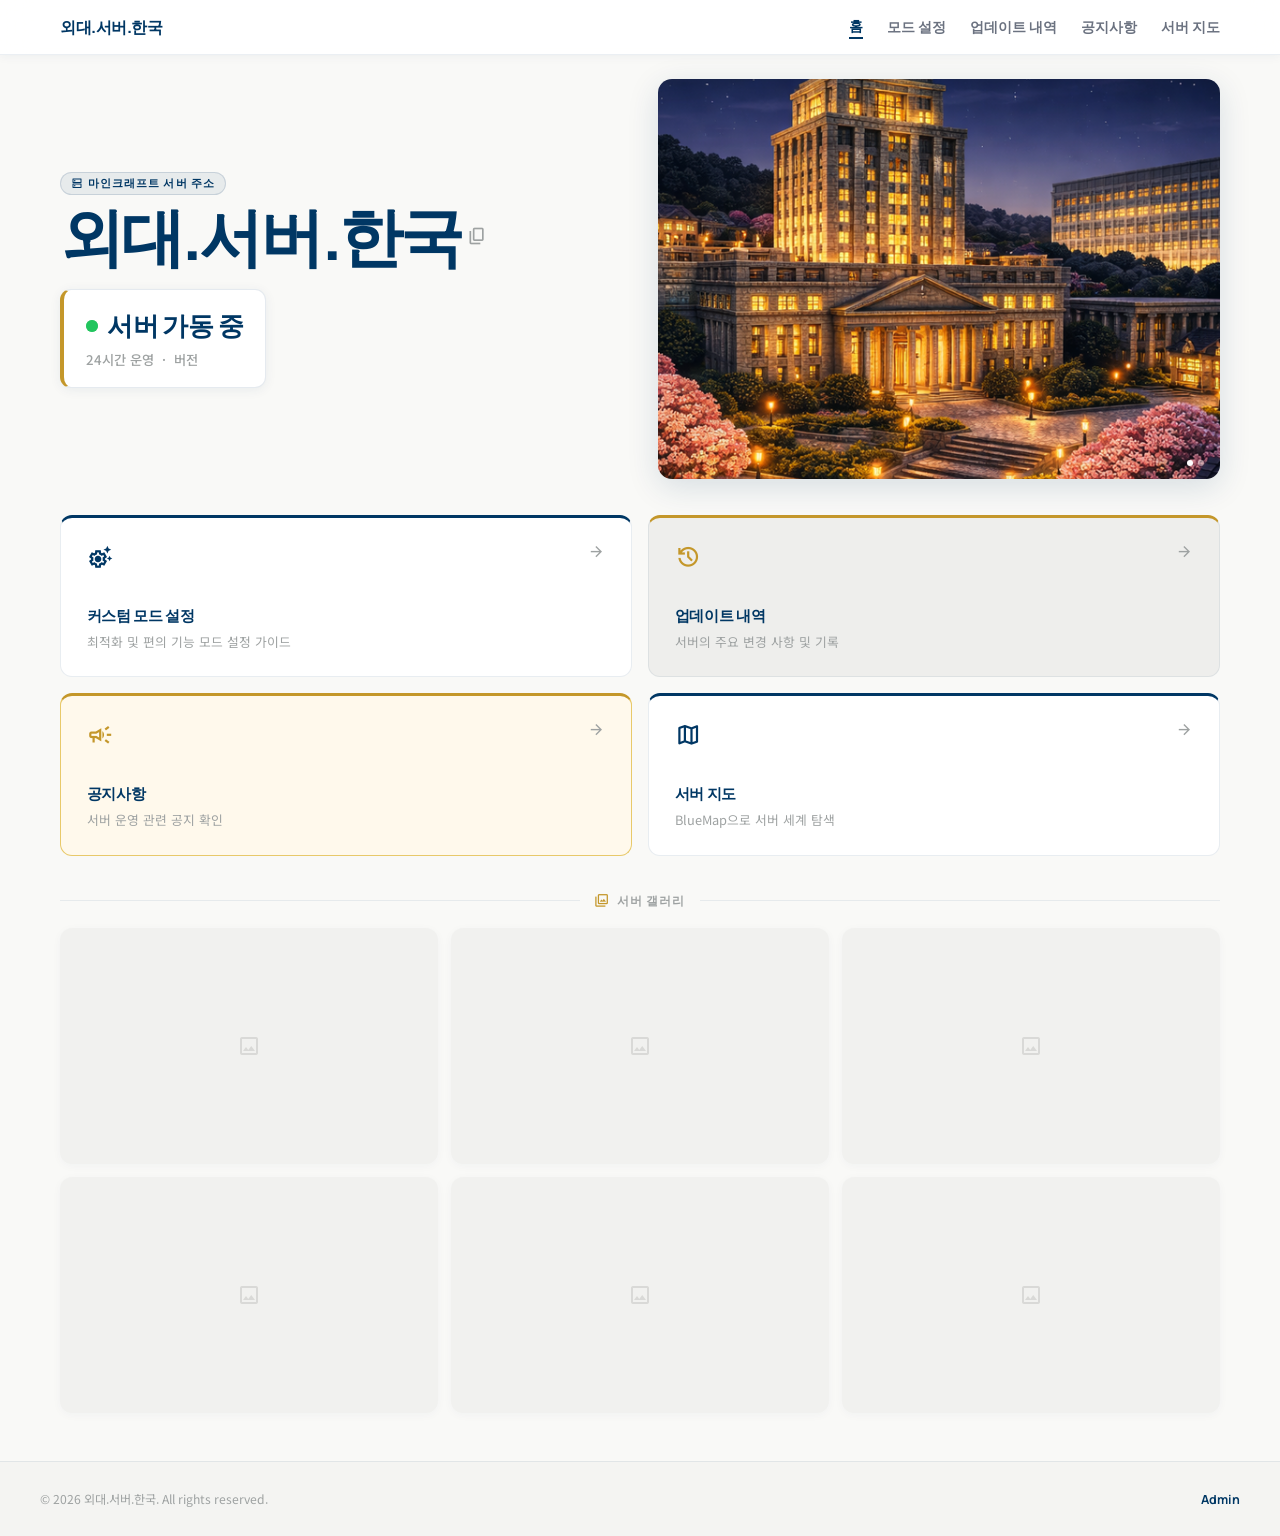
==== index.html @ f660b670 "Add files via upload" ====
<!DOCTYPE html>
<html lang="ko">
<head>
<meta charset="utf-8"/>
<meta content="width=device-width, initial-scale=1.0" name="viewport"/>
<title>외대.서버.한국 - HUFS Minecraft Server</title>
<script src="https://cdn.tailwindcss.com?plugins=forms,container-queries"></script>
<link href="https://fonts.googleapis.com/css2?family=Manrope:wght@400;700;800;900&family=Noto+Sans+KR:wght@400;500;700;900&display=swap" rel="stylesheet"/>
<link href="https://fonts.googleapis.com/css2?family=Material+Symbols+Outlined:wght,FILL@400,0&display=swap" rel="stylesheet"/>
<script src="https://cdn.jsdelivr.net/npm/@supabase/supabase-js@2"></script>
<style>
* { box-sizing: border-box; }
body { font-family: 'Noto Sans KR', sans-serif; background: #F9F9F7; margin: 0; }
.msym { font-family: 'Material Symbols Outlined'; font-variation-settings: 'FILL' 0, 'wght' 400, 'GRAD' 0, 'opsz' 24; vertical-align: middle; font-style: normal; line-height: 1; display: inline-block; }

@keyframes ping { 75%,100%{transform:scale(2);opacity:0} }
.do-ping { animation: ping 1.2s cubic-bezier(0,0,0.2,1) infinite; }
@keyframes slideDown { from{opacity:0;transform:translateY(-10px)} to{opacity:1;transform:translateY(0)} }
@keyframes fadeUp { from{opacity:0;transform:translateY(14px)} to{opacity:1;transform:translateY(0)} }
.fade-up { animation: fadeUp 0.45s both; }

.card-lift { transition: box-shadow .18s, transform .18s; }
.card-lift:hover { transform: translateY(-2px); box-shadow: 0 6px 24px rgba(0,55,100,.10); }
.arr { transition: transform .18s; }
.cta:hover .arr { transform: translateX(4px); }

/* copy title */
.copy-wrap { cursor:pointer; display:inline-flex; align-items:center; gap:.4rem; }
.copy-wrap:hover .copy-title { color:#C4972A; }
.copy-title { transition: color .15s; }
.copy-ic { color:#9EA2A2; font-size:1.25rem !important; transition:color .15s,transform .15s; }
.copy-wrap:hover .copy-ic { color:#C4972A; transform:scale(1.15); }

/* notice */
#notice-wrap { display:none; }
.notice-bar { display:flex;align-items:center;gap:.65rem;background:#FFF9EC;border:1px solid #E8C96A;border-left:4px solid #C4972A;border-radius:10px;padding:.7rem 1rem;font-size:.84rem;color:#6B4A00;line-height:1.5;animation:slideDown .35s both;text-decoration:none;transition:background .15s,box-shadow .15s; }
.notice-bar:hover { background:#FFF3D6;box-shadow:0 2px 12px rgba(196,151,42,.18); }
.notice-link-hint { font-size:.72rem;font-weight:800;color:#C4972A;white-space:nowrap;display:inline-flex;align-items:center;gap:2px;flex-shrink:0;background:rgba(196,151,42,.12);padding:3px 8px;border-radius:6px;letter-spacing:.01em; }

/* discord */
#discord-chip { display:none; margin-top:.8rem; }
.dc-link { display:inline-flex;align-items:center;gap:.5rem;background:#EEF0FE;border:1px solid rgba(88,101,242,.22);border-radius:8px;padding:.48rem .9rem;font-size:.8rem;font-weight:700;color:#404EED;text-decoration:none;transition:background .15s; }
.dc-link:hover { background:#E3E6FC; }

/* gallery */
.gallery-grid { display:grid;grid-template-columns:repeat(3,1fr);gap:.85rem; }
.g-item { position:relative;border-radius:12px;overflow:hidden;background:#EAEAE8;aspect-ratio:16/10;box-shadow:0 2px 10px rgba(0,55,100,.07);transition:transform .2s,box-shadow .2s;cursor:pointer; }
.g-item:hover { transform:scale(1.025);box-shadow:0 8px 26px rgba(0,55,100,.16); }
.g-item img { width:100%;height:100%;object-fit:cover;display:block; }
.g-empty { cursor:default;opacity:.5; }
.g-empty:hover { transform:none;box-shadow:0 2px 10px rgba(0,55,100,.07); }
.g-ph { width:100%;height:100%;display:flex;align-items:center;justify-content:center;color:#BBBBB8; }

/* lightbox */
#lb { display:none;position:fixed;inset:0;z-index:500;background:rgba(0,0,0,.88);align-items:center;justify-content:center;padding:1rem; }
#lb.open { display:flex; }
#lb img { max-width:min(92vw,1100px);max-height:86vh;border-radius:10px;object-fit:contain; }
#lb-x { position:absolute;top:1rem;right:1rem;background:rgba(255,255,255,.14);border:none;border-radius:50%;width:40px;height:40px;cursor:pointer;display:flex;align-items:center;justify-content:center;color:#fff;transition:background .15s; }
#lb-x:hover { background:rgba(255,255,255,.24); }

/* toast */
#toast { position:fixed;bottom:1.5rem;left:50%;transform:translateX(-50%) translateY(8px);background:#003764;color:#fff;font-family:'Manrope',sans-serif;font-weight:700;font-size:.8rem;padding:.5rem 1.1rem;border-radius:99px;opacity:0;transition:opacity .25s,transform .25s;pointer-events:none;z-index:999;display:flex;align-items:center;gap:5px;white-space:nowrap; }
#toast.show { opacity:1;transform:translateX(-50%) translateY(0); }

nav { background:rgba(255,255,255,.9);backdrop-filter:blur(16px);-webkit-backdrop-filter:blur(16px);border-bottom:1px solid rgba(0,55,100,.08);position:sticky;top:0;z-index:100;box-shadow:0 1px 10px rgba(0,55,100,.06); }
.nav-i { max-width:1200px;margin:0 auto;padding:0 1.25rem;display:flex;justify-content:space-between;align-items:center;height:54px; }
.nav-links { display:flex;gap:1.5rem;align-items:center; }
.nl { font-family:'Manrope',sans-serif;font-weight:700;font-size:.875rem;text-decoration:none;transition:color .15s; }
.nl-act { color:#003764;border-bottom:2px solid #003764;padding-bottom:1px; }
.nl-def { color:#6b7280; }
.nl-def:hover { color:#003764; }

.hero-grid { display:grid;grid-template-columns:1fr 1fr;gap:2.25rem;align-items:center; }
.carousel-wrap { position:relative;border-radius:14px;overflow:hidden;box-shadow:0 8px 32px rgba(0,55,100,.14);height:400px; }

@media(max-width:860px){
  .hero-grid { grid-template-columns:1fr; gap:1.5rem; }
  .carousel-wrap { height:230px; border-radius:10px; }
  .gallery-grid { grid-template-columns:repeat(2,1fr); gap:.65rem; }
  .g-item { border-radius:9px; }
  .cta-grid { grid-template-columns:1fr 1fr !important; }
}
@media(max-width:540px){
  .nav-links .nl-def { display:none; }
  .hero-grid { gap:1.25rem; }
  .carousel-wrap { height:190px; }
  .cta-grid { grid-template-columns:1fr 1fr !important; }
  .gallery-grid { grid-template-columns:repeat(2,1fr); gap:.5rem; }
  main { padding:1rem !important; gap:1.75rem !important; }
  #notice-wrap { padding:0 !important; }
  .copy-title { font-size:clamp(1.8rem,9vw,2.8rem) !important; }
  /* 상태박스 전체 너비 */
  .status-box-wrap { align-self:stretch !important; }
  .status-box-wrap > div { width:100% !important; }
  /* 디스코드 칩 */
  .dc-link { font-size:.76rem !important; }
  /* 공지 바 모바일 */
  .notice-bar { padding:.6rem .85rem !important; font-size:.8rem !important; }
  .notice-link-hint { display:none !important; }
  /* CTA 카드 모바일 */
  .cta-grid a { padding:1.2rem !important; }
  .cta-grid a h3 { font-size:.85rem !important; }
  .cta-grid a p { font-size:.72rem !important; }
  .cta-grid a .msym:first-child { font-size:1.35rem !important; }
  .cta-grid a > div { margin-bottom:1.4rem !important; }
}
</style>
</head>
<body>

<nav>
  <div class="nav-i">
    <a href="index.html" style="font-family:'Manrope',sans-serif;font-weight:900;font-size:1rem;color:#003764;text-decoration:none;letter-spacing:-.03em;flex-shrink:0;">외대.서버.한국</a>
    <div class="nav-links">
      <a href="index.html"     class="nl nl-act">홈</a>
      <a href="mod-setup.html" class="nl nl-def">모드 설정</a>
      <a href="updates.html"   class="nl nl-def">업데이트 내역</a>
      <a href="notices.html"   class="nl nl-def">공지사항</a>
      <a href="map.html"       class="nl nl-def">서버 지도</a>
    </div>
  </div>
</nav>

<!-- 공지 -->
<div id="notice-wrap" style="max-width:1200px;margin:0 auto;padding:0 1.25rem;">
  <div id="notice-inner"></div>
</div>

<main style="max-width:1200px;margin:0 auto;padding:1.5rem 1.25rem 3rem;display:flex;flex-direction:column;gap:2.25rem;">

  <!-- 히어로 -->
  <section class="hero-grid">
    <div style="display:flex;flex-direction:column;">
      <div style="margin-bottom:.65rem;">
        <span style="display:inline-flex;align-items:center;gap:4px;background:rgba(0,55,100,.07);border:1px solid rgba(0,55,100,.14);color:#003764;font-size:.66rem;font-weight:800;padding:3px 10px;border-radius:99px;letter-spacing:.1em;text-transform:uppercase;font-family:'Manrope',sans-serif;">
          <i class="msym" style="font-size:12px;">dns</i> 마인크래프트 서버 주소
        </span>
      </div>

      <div class="copy-wrap" onclick="copyAddr()" title="클릭하여 복사">
        <h1 class="copy-title" style="font-family:'Manrope',sans-serif;font-weight:900;font-size:clamp(2.2rem,5vw,4.3rem);color:#003764;line-height:.96;letter-spacing:-.045em;margin:0 0 1.4rem;user-select:none;">외대.서버.한국</h1>
        <i class="msym copy-ic" style="margin-bottom:1.4rem;">content_copy</i>
      </div>

      <!-- 상태박스 -->
      <div style="display:inline-flex;flex-direction:column;gap:.4rem;background:#fff;border:1px solid rgba(0,55,100,.10);border-left:4px solid #C4972A;border-radius:11px;padding:1.1rem 1.4rem;box-shadow:0 2px 12px rgba(0,55,100,.07);align-self:flex-start;">
        <div style="display:flex;align-items:center;gap:9px;">
          <span style="position:relative;display:inline-flex;width:12px;height:12px;flex-shrink:0;">
            <span id="p-on"  class="do-ping" style="position:absolute;inset:0;border-radius:50%;background:#22c55e;opacity:.7;"></span>
            <span id="c-on"               style="position:relative;z-index:1;border-radius:50%;width:12px;height:12px;background:#22c55e;"></span>
            <span id="p-off" class="do-ping" style="position:absolute;inset:0;border-radius:50%;background:#ef4444;opacity:.7;display:none;"></span>
            <span id="c-off"               style="position:relative;z-index:1;border-radius:50%;width:12px;height:12px;background:#ef4444;display:none;"></span>
          </span>
          <span id="st-text" style="font-family:'Manrope',sans-serif;font-weight:800;font-size:clamp(1rem,3vw,1.6rem);color:#003764;letter-spacing:-.025em;text-transform:uppercase;">서버 가동 중</span>
        </div>
        <p style="color:#9EA2A2;font-size:.83rem;font-weight:500;margin:0;">24시간 운영 &nbsp;·&nbsp; 버전 <span id="st-ver" style="color:#003764;font-weight:800;visibility:hidden;">—</span></p>
      </div>

      <!-- 디스코드 -->
      <div id="discord-chip">
        <a id="dc-link" href="#" target="_blank" rel="noopener" class="dc-link">
          <svg width="14" height="14" viewBox="0 0 127.14 96.36" fill="#5865F2"><path d="M107.7,8.07A105.15,105.15,0,0,0,81.47,0a72.06,72.06,0,0,0-3.36,6.83A97.68,97.68,0,0,0,49,6.83,72.37,72.37,0,0,0,45.64,0,105.89,105.89,0,0,0,19.39,8.09C2.79,32.65-1.71,56.6.54,80.21h0A105.73,105.73,0,0,0,32.71,96.36,77.7,77.7,0,0,0,39.6,85.25a68.42,68.42,0,0,1-10.85-5.18c.91-.66,1.8-1.34,2.66-2a75.57,75.57,0,0,0,64.32,0c.87.71,1.76,1.39,2.66,2a68.68,68.68,0,0,1-10.87,5.19,77,77,0,0,0,6.89,11.1A105.25,105.25,0,0,0,126.6,80.22h0C129.24,52.84,122.09,29.11,107.7,8.07ZM42.45,65.69C36.18,65.69,31,60,31,53s5-12.74,11.43-12.74S54,46,53.89,53,48.84,65.69,42.45,65.69Zm42.24,0C78.41,65.69,73.25,60,73.25,53s5-12.74,11.44-12.74S96.23,46,96.12,53,91.08,65.69,84.69,65.69Z"/></svg>
          디스코드 서버 참여하기
          <i class="msym" style="font-size:12px;opacity:.7;">open_in_new</i>
        </a>
      </div>
    </div>

    <!-- 캐러셀 -->
    <div class="carousel-wrap">
      <div id="sl-0" style="position:absolute;inset:0;transition:opacity .9s;opacity:1;"><img src="./설.png" alt="서울캠퍼스" loading="eager" style="width:100%;height:100%;object-fit:cover;" onerror="this.parentElement.style.background='#EEEEEC'"/></div>
      <div id="sl-1" style="position:absolute;inset:0;transition:opacity .9s;opacity:0;"><img src="./글.png" alt="글로벌캠퍼스" loading="eager" style="width:100%;height:100%;object-fit:cover;" onerror="this.parentElement.style.background='#EEEEEC'"/></div>
      <div style="position:absolute;bottom:.8rem;right:1rem;display:flex;gap:5px;z-index:10;">
        <span id="d-0" style="width:6px;height:6px;border-radius:50%;background:#fff;opacity:1;transition:opacity .3s;"></span>
        <span id="d-1" style="width:6px;height:6px;border-radius:50%;background:#fff;opacity:.4;transition:opacity .3s;"></span>
      </div>
    </div>
  </section>

  <!-- CTA 카드 -->
  <section class="cta-grid" style="display:grid;grid-template-columns:1fr 1fr;gap:1rem;">
    <a href="mod-setup.html" class="cta card-lift" style="background:#fff;border:1px solid rgba(0,55,100,.09);border-top:3px solid #003764;border-radius:12px;padding:1.6rem;text-decoration:none;display:block;">
      <div style="display:flex;justify-content:space-between;align-items:flex-start;margin-bottom:2.2rem;">
        <i class="msym" style="font-size:1.65rem;color:#003764;">settings_suggest</i>
        <i class="msym arr" style="font-size:1.05rem;color:#9EA2A2;">arrow_forward</i>
      </div>
      <h3 style="font-family:'Manrope',sans-serif;font-weight:800;font-size:.95rem;color:#003764;margin:0 0 .28rem;letter-spacing:-.02em;">커스텀 모드 설정</h3>
      <p style="color:#9EA2A2;font-size:.8rem;margin:0;">최적화 및 편의 기능 모드 설정 가이드</p>
    </a>
    <a href="updates.html" class="cta card-lift" style="background:#EEEEEC;border:1px solid rgba(0,55,100,.07);border-top:3px solid #C4972A;border-radius:12px;padding:1.6rem;text-decoration:none;display:block;">
      <div style="display:flex;justify-content:space-between;align-items:flex-start;margin-bottom:2.2rem;">
        <i class="msym" style="font-size:1.65rem;color:#C4972A;">history</i>
        <i class="msym arr" style="font-size:1.05rem;color:#9EA2A2;">arrow_forward</i>
      </div>
      <h3 style="font-family:'Manrope',sans-serif;font-weight:800;font-size:.95rem;color:#003764;margin:0 0 .28rem;letter-spacing:-.02em;">업데이트 내역</h3>
      <p style="color:#9EA2A2;font-size:.8rem;margin:0;">서버의 주요 변경 사항 및 기록</p>
    </a>
    <a href="notices.html" id="notices-cta" class="cta card-lift" style="background:#FFF9EC;border:1px solid #E8C96A;border-top:3px solid #C4972A;border-radius:12px;padding:1.6rem;text-decoration:none;display:block;">
      <div style="display:flex;justify-content:space-between;align-items:flex-start;margin-bottom:2.2rem;">
        <i class="msym" style="font-size:1.65rem;color:#C4972A;">campaign</i>
        <i class="msym arr" style="font-size:1.05rem;color:#9EA2A2;">arrow_forward</i>
      </div>
      <h3 style="font-family:'Manrope',sans-serif;font-weight:800;font-size:.95rem;color:#003764;margin:0 0 .28rem;letter-spacing:-.02em;">공지사항</h3>
      <p style="color:#9EA2A2;font-size:.8rem;margin:0;" id="notices-cta-sub">서버 운영 관련 공지 확인</p>
    </a>
    <a href="map.html" class="cta card-lift" style="background:#fff;border:1px solid rgba(0,55,100,.09);border-top:3px solid #003764;border-radius:12px;padding:1.6rem;text-decoration:none;display:block;">
      <div style="display:flex;justify-content:space-between;align-items:flex-start;margin-bottom:2.2rem;">
        <i class="msym" style="font-size:1.65rem;color:#003764;">map</i>
        <i class="msym arr" style="font-size:1.05rem;color:#9EA2A2;">arrow_forward</i>
      </div>
      <h3 style="font-family:'Manrope',sans-serif;font-weight:800;font-size:.95rem;color:#003764;margin:0 0 .28rem;letter-spacing:-.02em;">서버 지도</h3>
      <p style="color:#9EA2A2;font-size:.8rem;margin:0;">BlueMap으로 서버 세계 탐색</p>
    </a>
  </section>

  <!-- 갤러리 -->
  <section>
    <div style="display:flex;align-items:center;gap:.9rem;margin-bottom:1.15rem;">
      <div style="flex:1;height:1px;background:rgba(0,55,100,.08);"></div>
      <div style="display:flex;align-items:center;gap:.45rem;flex-shrink:0;">
        <i class="msym" style="font-size:.95rem;color:#C4972A;">photo_library</i>
        <span style="font-family:'Manrope',sans-serif;font-weight:800;font-size:.74rem;color:#9EA2A2;text-transform:uppercase;letter-spacing:.1em;">서버 갤러리</span>
      </div>
      <div style="flex:1;height:1px;background:rgba(0,55,100,.08);"></div>
    </div>

    <div class="gallery-grid" id="g-grid">
      <!-- placeholder -->
      <div class="g-item g-empty"><div class="g-ph"><i class="msym" style="font-size:1.5rem;">image</i></div></div>
      <div class="g-item g-empty"><div class="g-ph"><i class="msym" style="font-size:1.5rem;">image</i></div></div>
      <div class="g-item g-empty"><div class="g-ph"><i class="msym" style="font-size:1.5rem;">image</i></div></div>
      <div class="g-item g-empty"><div class="g-ph"><i class="msym" style="font-size:1.5rem;">image</i></div></div>
      <div class="g-item g-empty"><div class="g-ph"><i class="msym" style="font-size:1.5rem;">image</i></div></div>
      <div class="g-item g-empty"><div class="g-ph"><i class="msym" style="font-size:1.5rem;">image</i></div></div>
    </div>
  </section>

</main>

<footer style="background:#F4F4F2;border-top:1px solid rgba(0,55,100,.08);padding:1.75rem 1.25rem;">
  <div style="max-width:1200px;margin:0 auto;display:flex;flex-wrap:wrap;justify-content:space-between;align-items:center;gap:.5rem;">
    <p style="color:#9EA2A2;font-size:.76rem;margin:0;">© 2026 외대.서버.한국. All rights reserved.</p>
    <a href="admin.html" style="font-family:'Manrope',sans-serif;font-weight:700;font-size:.78rem;color:#003764;text-decoration:none;" onmouseover="this.style.textDecoration='underline'" onmouseout="this.style.textDecoration='none'">Admin</a>
  </div>
</footer>

<!-- 라이트박스 -->
<div id="lb" onclick="if(event.target===this)lbClose()">
  <button id="lb-x" onclick="lbClose()"><i class="msym" style="font-size:19px;">close</i></button>
  <img id="lb-img" src="" alt=""/>
</div>

<!-- 토스트 -->
<div id="toast"><i class="msym" style="font-size:14px;">check_circle</i> 서버 주소가 복사되었습니다</div>

<script>
const SB_URL='https://ggdzsdhpjamgvsrpxspg.supabase.co';
const SB_KEY='eyJhbGciOiJIUzI1NiIsInR5cCI6IkpXVCJ9.eyJpc3MiOiJzdXBhYmFzZSIsInJlZiI6ImdnZHpzZGhwamFtZ3ZzcnB4c3BnIiwicm9sZSI6ImFub24iLCJpYXQiOjE3NzQwMDE2MDAsImV4cCI6MjA4OTU3NzYwMH0.Bfl4A2PDughSw_Loc918IgVSWWsfkyzNtUxlFP7rLVo';
const sb=supabase.createClient(SB_URL,SB_KEY);

/* 상태 */
const g=id=>document.getElementById(id);
async function loadServerStatus(){
  try{
    const{data,error}=await sb.from('settings').select('key,value').in('key',['serverEnabled','publicMinecraftVersion']);
    let on=true,ver='1.21.11';
    if(!error&&data&&data.length>0){
      data.forEach(r=>{
        if(r.key==='serverEnabled') on=(r.value==='true');
        if(r.key==='publicMinecraftVersion'&&r.value) ver=r.value;
      });
    }
    g('st-text').textContent=on?'서버 가동 중':'서버 점검 중';
    g('st-ver').textContent=ver;
    g('st-ver').style.visibility='visible';
    const s=(id,v)=>g(id).style.display=v?'':'none';
    s('p-on',on);s('c-on',on);s('p-off',!on);s('c-off',!on);
  }catch(e){}
}
loadServerStatus();

/* 복사 */
window.copyAddr=function(){
  const t=g('toast');
  const flash=()=>{t.classList.add('show');setTimeout(()=>t.classList.remove('show'),2000);};
  navigator.clipboard.writeText('외대.서버.한국').then(flash).catch(()=>{
    const ta=document.createElement('textarea');
    ta.value='외대.서버.한국';ta.style.cssText='position:fixed;opacity:0';
    document.body.appendChild(ta);ta.select();document.execCommand('copy');document.body.removeChild(ta);flash();
  });
};

/* 공지 순환 배너 */
let _notices=[], _nIdx=0, _nTimer=null;
function ago(iso){
  const m=Math.floor((Date.now()-new Date(iso).getTime())/60000);
  if(m<1)return'방금 전';if(m<60)return m+'분 전';
  const h=Math.floor(m/60);if(h<24)return h+'시간 전';
  return Math.floor(h/24)+'일 전';
}
function renderNoticeBanner(data){
  const wrap=g('notice-wrap');
  if(!data){wrap.style.display='none';return;}
  const e=s=>String(s??'').replace(/&/g,'&amp;').replace(/</g,'&lt;').replace(/>/g,'&gt;');
  const rawTitle=data.title||data.content.split('\n')[0].trim();
  const title=rawTitle.length>60?rawTitle.slice(0,60)+'…':rawTitle;
  g('notice-inner').innerHTML=`<a href="notices.html" class="notice-bar" style="margin:.65rem 0 0;">
    <i class="msym" style="color:#C4972A;font-size:1rem;flex-shrink:0;">campaign</i>
    <span style="flex:1;font-weight:600;overflow:hidden;text-overflow:ellipsis;white-space:nowrap;">${e(title)}</span>
    <span style="font-size:.7rem;color:#9EA2A2;white-space:nowrap;flex-shrink:0;">${ago(data.created_at)}</span>
    ${_notices.length>1?`<span style="font-size:.68rem;color:#9EA2A2;flex-shrink:0;white-space:nowrap;">${_nIdx+1}/${_notices.length}</span>`:''}
    <span class="notice-link-hint"><i class="msym" style="font-size:12px;">open_in_new</i>자세히 보기</span>
  </a>`;
  wrap.style.display='block';
}
async function loadNotice(){
  const wrap=g('notice-wrap');
  try{
    const{data}=await sb.from('notices').select('*').eq('pinned',true).order('created_at',{ascending:false});
    if(!data||!data.length){wrap.style.display='none';}
    else{
      _notices=data;_nIdx=0;
      renderNoticeBanner(_notices[0]);
      // 공지 카드 업데이트
      const sub=g('notices-cta-sub');if(sub)sub.textContent='공지 있음 · 클릭하여 확인';
      const card=g('notices-cta');if(card)card.style.borderTopColor='#003764';
      // 2개 이상이면 4초마다 순환
      if(_notices.length>1){
        if(_nTimer)clearInterval(_nTimer);
        _nTimer=setInterval(()=>{
          _nIdx=(_nIdx+1)%_notices.length;
          renderNoticeBanner(_notices[_nIdx]);
        },4000);
      }
    }
  }catch(e){wrap.style.display='none';}
}
loadNotice();

/* 디스코드 */
async function loadDiscord(){
  try{
    const{data}=await sb.from('settings').select('value').eq('key','discord_link').maybeSingle();
    if(data?.value){g('dc-link').href=data.value;g('discord-chip').style.display='block';}
  }catch(e){}
}
loadDiscord();

/* 갤러리 */
async function loadGallery(){
  const grid=g('g-grid');
  try{
    const{data}=await sb.from('gallery').select('*').order('slot',{ascending:true});
    const map={};
    if(data)data.forEach(r=>map[r.slot]=r);
    let h='';
    for(let i=1;i<=6;i++){
      const r=map[i];
      if(r&&r.image_url){
        h+=`<div class="g-item fade-up" style="animation-delay:${(i-1)*.06}s" onclick="lbOpen(this.querySelector('img').src)">
          <img src="${r.image_url}" alt="갤러리 ${i}" loading="lazy"/>
        </div>`;
      }else{
        h+=`<div class="g-item g-empty"><div class="g-ph"><i class="msym" style="font-size:1.4rem;">image</i></div></div>`;
      }
    }
    grid.innerHTML=h;
  }catch(e){}
}
loadGallery();

/* 라이트박스 */
window.lbOpen=function(src){g('lb-img').src=src;g('lb').classList.add('open');document.body.style.overflow='hidden';};
window.lbClose=function(){g('lb').classList.remove('open');document.body.style.overflow='';};
document.addEventListener('keydown',e=>{if(e.key==='Escape')lbClose();});

/* 캐러셀 */
let si=0;
function showSl(i){
  [0,1].forEach(j=>{g('sl-'+j).style.opacity=j===i?'1':'0';g('d-'+j).style.opacity=j===i?'1':'.4';});
}
setInterval(()=>{si=(si+1)%2;showSl(si);},3500);
</script>
</body>
</html>
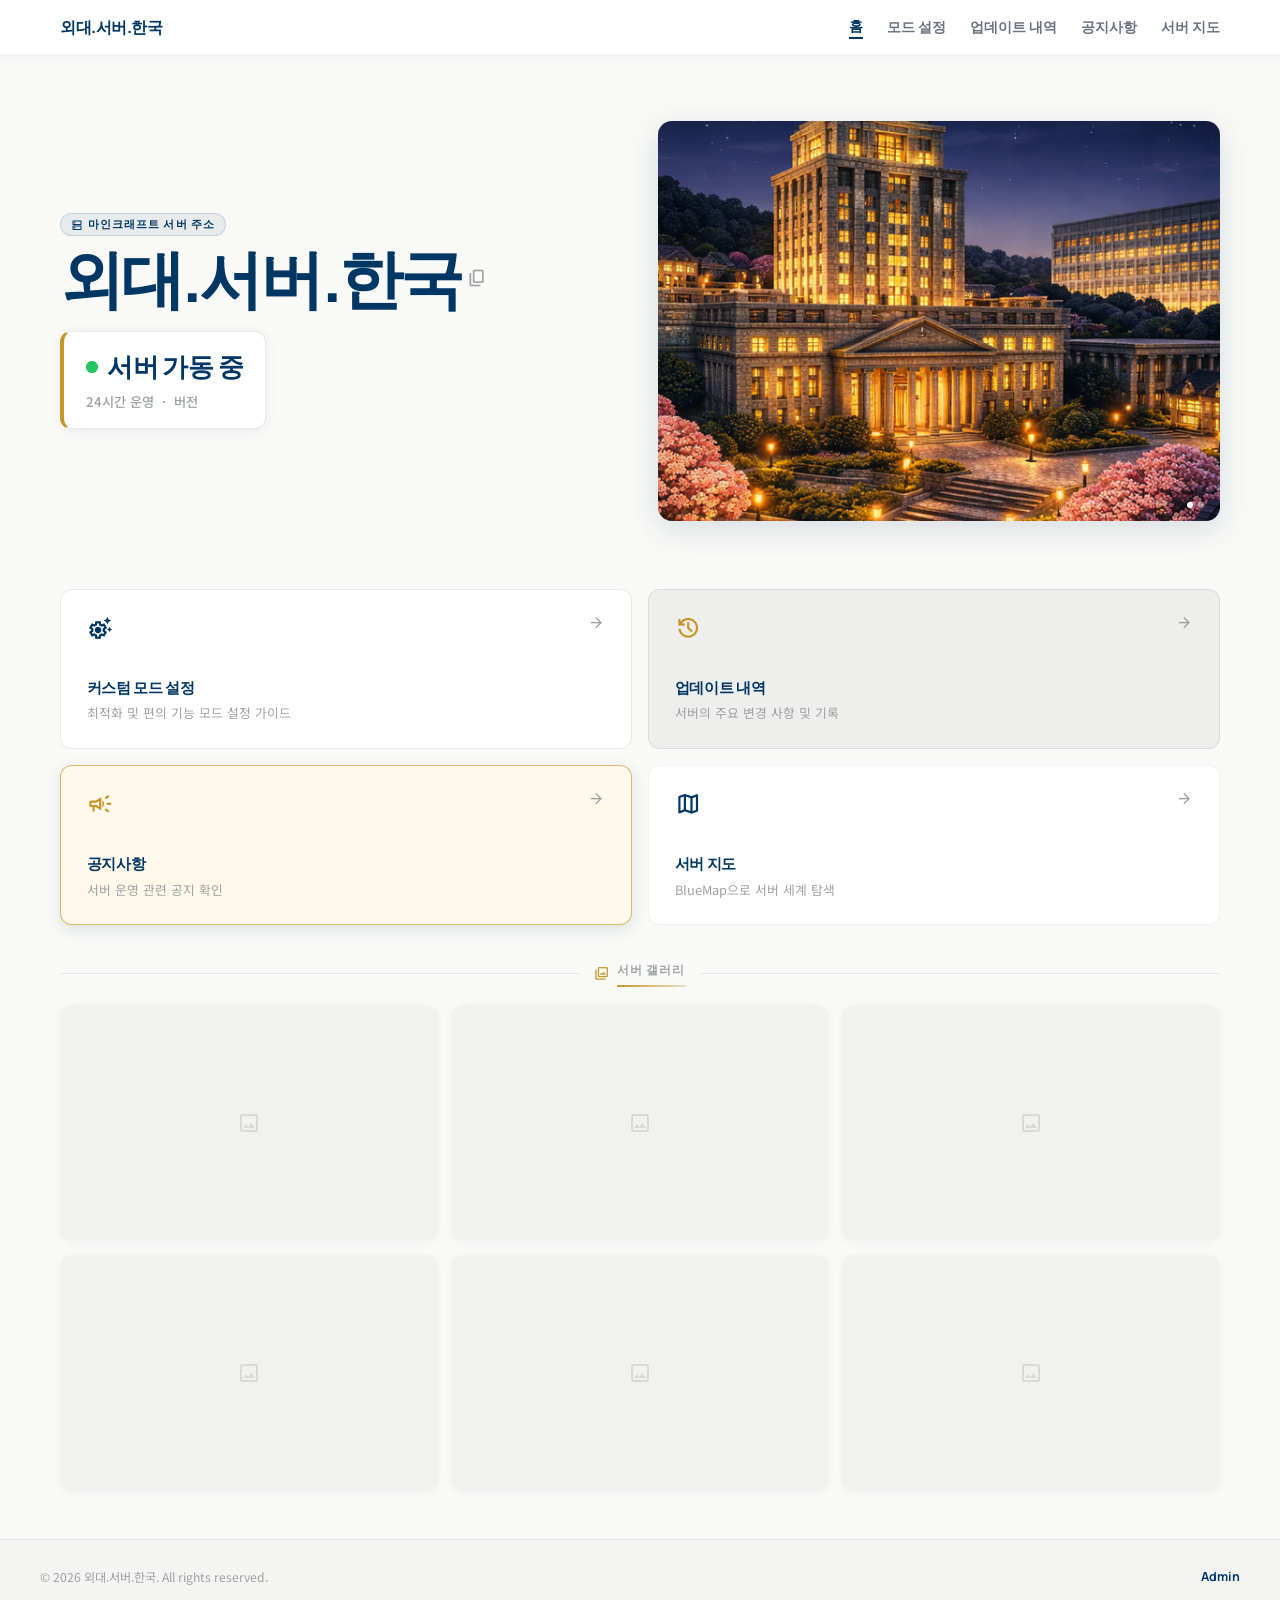
==== commit 99579563: "Refine UI polish with card hierarchy and unified interaction system" ====
--- a/index.html
+++ b/index.html
@@ -9,15 +9,37 @@
 <link href="https://fonts.googleapis.com/css2?family=Material+Symbols+Outlined:wght,FILL@400,0&display=swap" rel="stylesheet"/>
 <script src="https://cdn.jsdelivr.net/npm/@supabase/supabase-js@2"></script>
 <style>
+:root {
+  --hufs-navy:#003764;
+  --hufs-gold:#C4972A;
+  --hufs-text:#9EA2A2;
+  --hufs-radius:12px;
+  --hover-shadow:0 10px 25px rgba(0,0,0,0.08);
+  --transition-base:all .2s ease;
+}
 * { box-sizing: border-box; }
 body { font-family: 'Noto Sans KR', sans-serif; background: #F9F9F7; margin: 0; }
 .msym { font-family: 'Material Symbols Outlined'; font-variation-settings: 'FILL' 0, 'wght' 400, 'GRAD' 0, 'opsz' 24; vertical-align: middle; font-style: normal; line-height: 1; display: inline-block; }
+
+.hero-shell { padding-block: 2.6rem 2rem; }
+.max-readable { max-width: 600px; }
+.section-title { position:relative; display:inline-block; }
+.section-title::after { content:''; display:block; width:100%; height:2px; margin-top:.35rem; background:linear-gradient(90deg,var(--hufs-gold),rgba(196,151,42,.25)); }
 
 @keyframes ping { 75%,100%{transform:scale(2);opacity:0} }
 .do-ping { animation: ping 1.2s cubic-bezier(0,0,0.2,1) infinite; }
 @keyframes slideDown { from{opacity:0;transform:translateY(-10px)} to{opacity:1;transform:translateY(0)} }
 @keyframes fadeUp { from{opacity:0;transform:translateY(14px)} to{opacity:1;transform:translateY(0)} }
 .fade-up { animation: fadeUp 0.45s both; }
+
+.card-level-primary,.card-level-secondary,.card-level-tertiary { transition: var(--transition-base); border-radius: var(--hufs-radius); }
+.card-level-primary { border:1px solid rgba(196,151,42,.65) !important; box-shadow:0 4px 16px rgba(0,55,100,.12); }
+.card-level-primary:hover { transform:translateY(-2px); box-shadow:var(--hover-shadow); }
+.card-level-secondary { border:1px solid rgba(0,55,100,.10) !important; box-shadow:none; }
+.card-level-secondary:hover { transform:translateY(-2px); border-color:rgba(196,151,42,.65) !important; box-shadow:var(--hover-shadow); }
+.card-level-tertiary { border:1px solid rgba(0,55,100,.06) !important; box-shadow:none; }
+.card-level-tertiary:hover { transform:translateY(-2px); box-shadow:0 6px 16px rgba(0,55,100,.08); }
+.cta, .arr, .notice-bar, .dc-link, .g-item, .copy-title, .copy-ic, #lb-x { transition: var(--transition-base); }
 
 .card-lift { transition: box-shadow .18s, transform .18s; }
 .card-lift:hover { transform: translateY(-2px); box-shadow: 0 6px 24px rgba(0,55,100,.10); }
@@ -83,6 +105,7 @@
 @media(max-width:540px){
   .nav-links .nl-def { display:none; }
   .hero-grid { gap:1.25rem; }
+  .hero-shell { padding-block:1.25rem 1rem; }
   .carousel-wrap { height:190px; }
   .cta-grid { grid-template-columns:1fr 1fr !important; }
   .gallery-grid { grid-template-columns:repeat(2,1fr); gap:.5rem; }
@@ -129,7 +152,7 @@
 <main style="max-width:1200px;margin:0 auto;padding:1.5rem 1.25rem 3rem;display:flex;flex-direction:column;gap:2.25rem;">
 
   <!-- 히어로 -->
-  <section class="hero-grid">
+  <section class="hero-grid hero-shell">
     <div style="display:flex;flex-direction:column;">
       <div style="margin-bottom:.65rem;">
         <span style="display:inline-flex;align-items:center;gap:4px;background:rgba(0,55,100,.07);border:1px solid rgba(0,55,100,.14);color:#003764;font-size:.66rem;font-weight:800;padding:3px 10px;border-radius:99px;letter-spacing:.1em;text-transform:uppercase;font-family:'Manrope',sans-serif;">
@@ -153,7 +176,7 @@
           </span>
           <span id="st-text" style="font-family:'Manrope',sans-serif;font-weight:800;font-size:clamp(1rem,3vw,1.6rem);color:#003764;letter-spacing:-.025em;text-transform:uppercase;">서버 가동 중</span>
         </div>
-        <p style="color:#9EA2A2;font-size:.83rem;font-weight:500;margin:0;">24시간 운영 &nbsp;·&nbsp; 버전 <span id="st-ver" style="color:#003764;font-weight:800;visibility:hidden;">—</span></p>
+        <p class="max-readable" style="color:#9EA2A2;font-size:.83rem;font-weight:500;margin:0;">24시간 운영 &nbsp;·&nbsp; 버전 <span id="st-ver" style="color:#003764;font-weight:800;visibility:hidden;">—</span></p>
       </div>
 
       <!-- 디스코드 -->
@@ -179,7 +202,7 @@
 
   <!-- CTA 카드 -->
   <section class="cta-grid" style="display:grid;grid-template-columns:1fr 1fr;gap:1rem;">
-    <a href="mod-setup.html" class="cta card-lift" style="background:#fff;border:1px solid rgba(0,55,100,.09);border-top:3px solid #003764;border-radius:12px;padding:1.6rem;text-decoration:none;display:block;">
+    <a href="mod-setup.html" class="cta card-lift card-level-secondary" style="background:#fff;border-top:3px solid #003764;border-radius:12px;padding:1.6rem;text-decoration:none;display:block;">
       <div style="display:flex;justify-content:space-between;align-items:flex-start;margin-bottom:2.2rem;">
         <i class="msym" style="font-size:1.65rem;color:#003764;">settings_suggest</i>
         <i class="msym arr" style="font-size:1.05rem;color:#9EA2A2;">arrow_forward</i>
@@ -187,7 +210,7 @@
       <h3 style="font-family:'Manrope',sans-serif;font-weight:800;font-size:.95rem;color:#003764;margin:0 0 .28rem;letter-spacing:-.02em;">커스텀 모드 설정</h3>
       <p style="color:#9EA2A2;font-size:.8rem;margin:0;">최적화 및 편의 기능 모드 설정 가이드</p>
     </a>
-    <a href="updates.html" class="cta card-lift" style="background:#EEEEEC;border:1px solid rgba(0,55,100,.07);border-top:3px solid #C4972A;border-radius:12px;padding:1.6rem;text-decoration:none;display:block;">
+    <a href="updates.html" class="cta card-lift card-level-secondary" style="background:#EEEEEC;border-top:3px solid #C4972A;border-radius:12px;padding:1.6rem;text-decoration:none;display:block;">
       <div style="display:flex;justify-content:space-between;align-items:flex-start;margin-bottom:2.2rem;">
         <i class="msym" style="font-size:1.65rem;color:#C4972A;">history</i>
         <i class="msym arr" style="font-size:1.05rem;color:#9EA2A2;">arrow_forward</i>
@@ -195,7 +218,7 @@
       <h3 style="font-family:'Manrope',sans-serif;font-weight:800;font-size:.95rem;color:#003764;margin:0 0 .28rem;letter-spacing:-.02em;">업데이트 내역</h3>
       <p style="color:#9EA2A2;font-size:.8rem;margin:0;">서버의 주요 변경 사항 및 기록</p>
     </a>
-    <a href="notices.html" id="notices-cta" class="cta card-lift" style="background:#FFF9EC;border:1px solid #E8C96A;border-top:3px solid #C4972A;border-radius:12px;padding:1.6rem;text-decoration:none;display:block;">
+    <a href="notices.html" id="notices-cta" class="cta card-lift card-level-primary" style="background:#FFF9EC;border-top:3px solid #C4972A;border-radius:12px;padding:1.6rem;text-decoration:none;display:block;">
       <div style="display:flex;justify-content:space-between;align-items:flex-start;margin-bottom:2.2rem;">
         <i class="msym" style="font-size:1.65rem;color:#C4972A;">campaign</i>
         <i class="msym arr" style="font-size:1.05rem;color:#9EA2A2;">arrow_forward</i>
@@ -203,7 +226,7 @@
       <h3 style="font-family:'Manrope',sans-serif;font-weight:800;font-size:.95rem;color:#003764;margin:0 0 .28rem;letter-spacing:-.02em;">공지사항</h3>
       <p style="color:#9EA2A2;font-size:.8rem;margin:0;" id="notices-cta-sub">서버 운영 관련 공지 확인</p>
     </a>
-    <a href="map.html" class="cta card-lift" style="background:#fff;border:1px solid rgba(0,55,100,.09);border-top:3px solid #003764;border-radius:12px;padding:1.6rem;text-decoration:none;display:block;">
+    <a href="map.html" class="cta card-lift card-level-tertiary" style="background:#fff;border-top:3px solid #003764;border-radius:12px;padding:1.6rem;text-decoration:none;display:block;">
       <div style="display:flex;justify-content:space-between;align-items:flex-start;margin-bottom:2.2rem;">
         <i class="msym" style="font-size:1.65rem;color:#003764;">map</i>
         <i class="msym arr" style="font-size:1.05rem;color:#9EA2A2;">arrow_forward</i>
@@ -219,7 +242,7 @@
       <div style="flex:1;height:1px;background:rgba(0,55,100,.08);"></div>
       <div style="display:flex;align-items:center;gap:.45rem;flex-shrink:0;">
         <i class="msym" style="font-size:.95rem;color:#C4972A;">photo_library</i>
-        <span style="font-family:'Manrope',sans-serif;font-weight:800;font-size:.74rem;color:#9EA2A2;text-transform:uppercase;letter-spacing:.1em;">서버 갤러리</span>
+        <span class="section-title" style="font-family:'Manrope',sans-serif;font-weight:800;font-size:.74rem;color:#9EA2A2;text-transform:uppercase;letter-spacing:.1em;">서버 갤러리</span>
       </div>
       <div style="flex:1;height:1px;background:rgba(0,55,100,.08);"></div>
     </div>
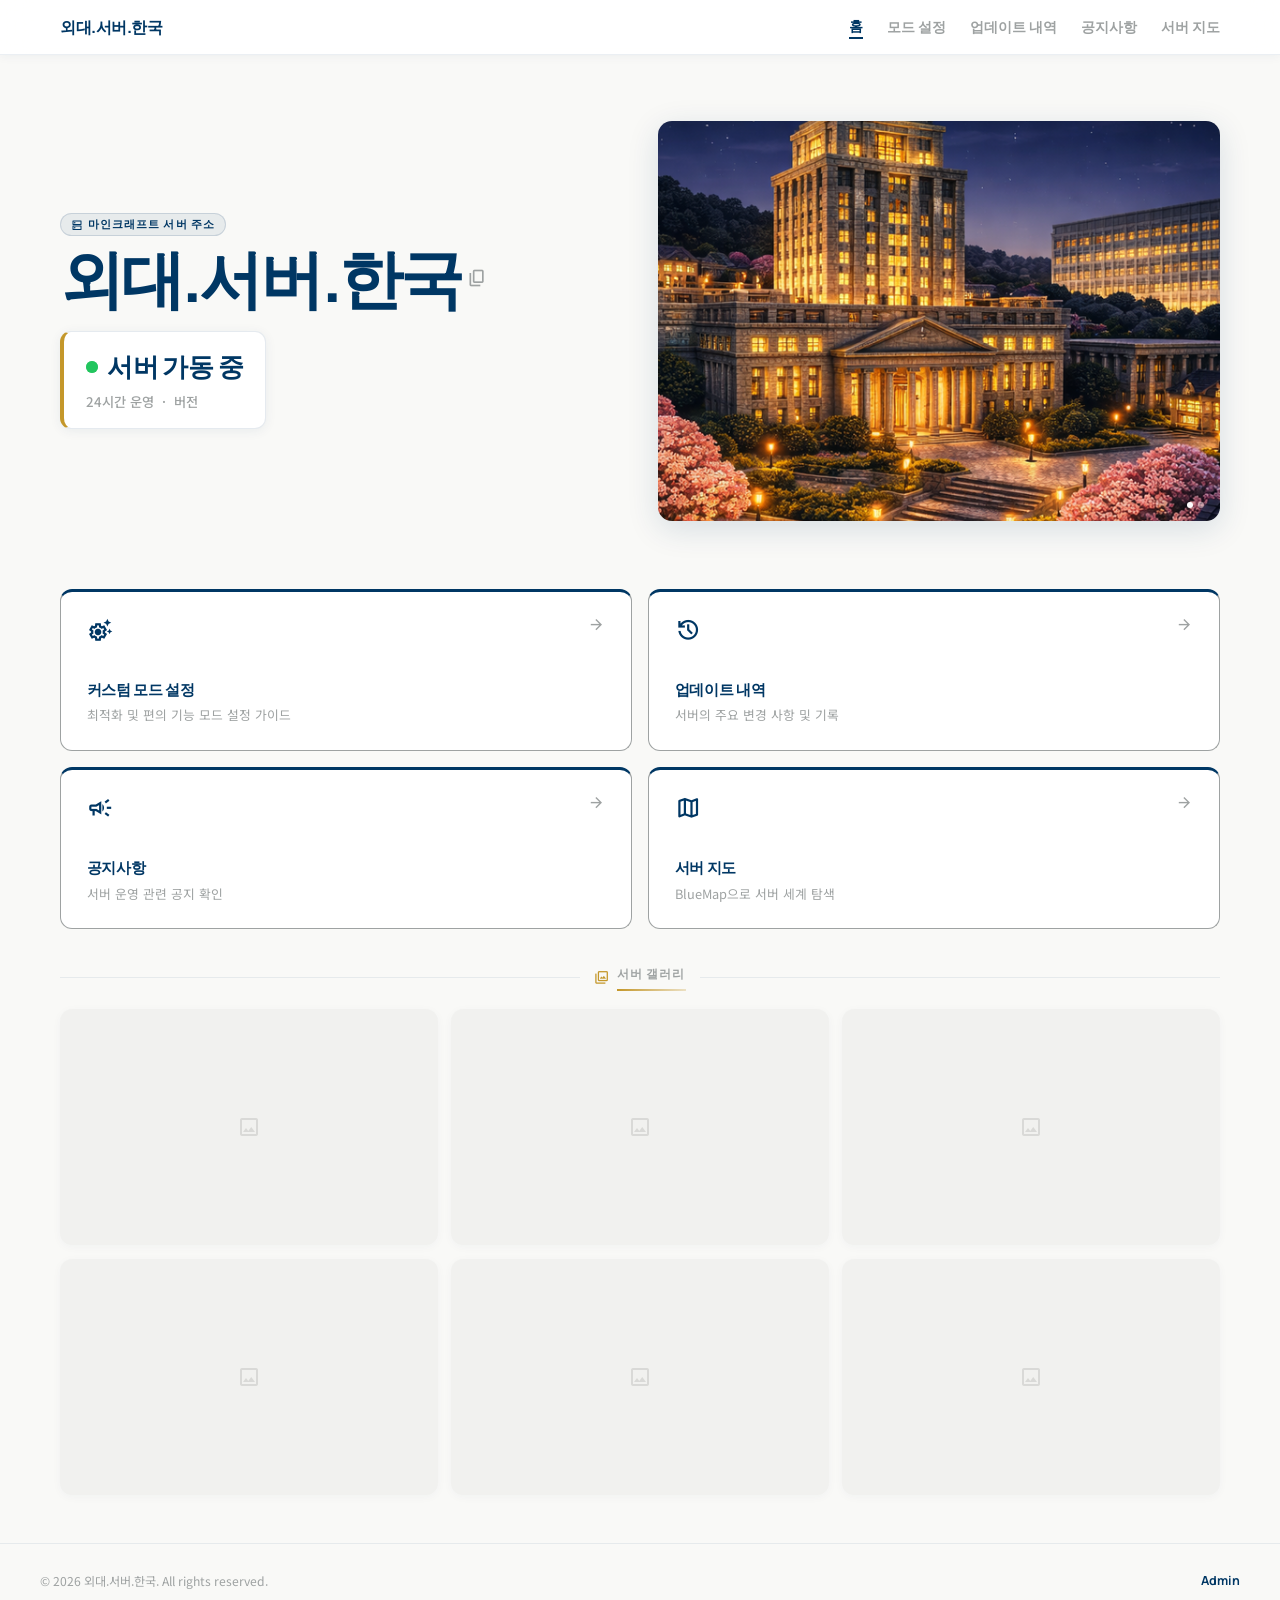
==== commit 22acaa32: "Unify HUFS color tokens and card interaction styles across HTML pages" ====
--- a/index.html
+++ b/index.html
@@ -10,6 +10,15 @@
 <script src="https://cdn.jsdelivr.net/npm/@supabase/supabase-js@2"></script>
 <style>
 :root {
+  --color-bg: #F9F9F7;
+  --color-navy: #003764;
+  --color-gold: #C4972A;
+  --color-gray: #9EA2A2;
+  --transition-base: all 0.2s ease;
+  --hover-shadow: 0 10px 25px rgba(0,0,0,0.08);
+}
+
+:root {
   --hufs-navy:#003764;
   --hufs-gold:#C4972A;
   --hufs-text:#9EA2A2;
@@ -18,6 +27,7 @@
   --transition-base:all .2s ease;
 }
 * { box-sizing: border-box; }
+a, button { transition: var(--transition-base); }
 body { font-family: 'Noto Sans KR', sans-serif; background: #F9F9F7; margin: 0; }
 .msym { font-family: 'Material Symbols Outlined'; font-variation-settings: 'FILL' 0, 'wght' 400, 'GRAD' 0, 'opsz' 24; vertical-align: middle; font-style: normal; line-height: 1; display: inline-block; }
 
@@ -40,6 +50,8 @@
 .card-level-tertiary { border:1px solid rgba(0,55,100,.06) !important; box-shadow:none; }
 .card-level-tertiary:hover { transform:translateY(-2px); box-shadow:0 6px 16px rgba(0,55,100,.08); }
 .cta, .arr, .notice-bar, .dc-link, .g-item, .copy-title, .copy-ic, #lb-x { transition: var(--transition-base); }
+.unified-card { background:#FFFFFF !important; border:1px solid var(--color-gray) !important; border-top:3px solid var(--color-navy) !important; box-shadow:none; transition:var(--transition-base) !important; }
+.unified-card:hover { border-color:var(--color-gold) !important; box-shadow:var(--hover-shadow) !important; transform:translateY(-2px); }
 
 .card-lift { transition: box-shadow .18s, transform .18s; }
 .card-lift:hover { transform: translateY(-2px); box-shadow: 0 6px 24px rgba(0,55,100,.10); }
@@ -89,7 +101,7 @@
 .nav-links { display:flex;gap:1.5rem;align-items:center; }
 .nl { font-family:'Manrope',sans-serif;font-weight:700;font-size:.875rem;text-decoration:none;transition:color .15s; }
 .nl-act { color:#003764;border-bottom:2px solid #003764;padding-bottom:1px; }
-.nl-def { color:#6b7280; }
+.nl-def { color:#9EA2A2; }
 .nl-def:hover { color:#003764; }
 
 .hero-grid { display:grid;grid-template-columns:1fr 1fr;gap:2.25rem;align-items:center; }
@@ -202,7 +214,7 @@
 
   <!-- CTA 카드 -->
   <section class="cta-grid" style="display:grid;grid-template-columns:1fr 1fr;gap:1rem;">
-    <a href="mod-setup.html" class="cta card-lift card-level-secondary" style="background:#fff;border-top:3px solid #003764;border-radius:12px;padding:1.6rem;text-decoration:none;display:block;">
+    <a href="mod-setup.html" class="cta card-lift unified-card" style="border-radius:12px;padding:1.6rem;text-decoration:none;display:block;">
       <div style="display:flex;justify-content:space-between;align-items:flex-start;margin-bottom:2.2rem;">
         <i class="msym" style="font-size:1.65rem;color:#003764;">settings_suggest</i>
         <i class="msym arr" style="font-size:1.05rem;color:#9EA2A2;">arrow_forward</i>
@@ -210,23 +222,23 @@
       <h3 style="font-family:'Manrope',sans-serif;font-weight:800;font-size:.95rem;color:#003764;margin:0 0 .28rem;letter-spacing:-.02em;">커스텀 모드 설정</h3>
       <p style="color:#9EA2A2;font-size:.8rem;margin:0;">최적화 및 편의 기능 모드 설정 가이드</p>
     </a>
-    <a href="updates.html" class="cta card-lift card-level-secondary" style="background:#EEEEEC;border-top:3px solid #C4972A;border-radius:12px;padding:1.6rem;text-decoration:none;display:block;">
+    <a href="updates.html" class="cta card-lift unified-card" style="border-radius:12px;padding:1.6rem;text-decoration:none;display:block;">
       <div style="display:flex;justify-content:space-between;align-items:flex-start;margin-bottom:2.2rem;">
-        <i class="msym" style="font-size:1.65rem;color:#C4972A;">history</i>
+        <i class="msym" style="font-size:1.65rem;color:#003764;">history</i>
         <i class="msym arr" style="font-size:1.05rem;color:#9EA2A2;">arrow_forward</i>
       </div>
       <h3 style="font-family:'Manrope',sans-serif;font-weight:800;font-size:.95rem;color:#003764;margin:0 0 .28rem;letter-spacing:-.02em;">업데이트 내역</h3>
       <p style="color:#9EA2A2;font-size:.8rem;margin:0;">서버의 주요 변경 사항 및 기록</p>
     </a>
-    <a href="notices.html" id="notices-cta" class="cta card-lift card-level-primary" style="background:#FFF9EC;border-top:3px solid #C4972A;border-radius:12px;padding:1.6rem;text-decoration:none;display:block;">
+    <a href="notices.html" id="notices-cta" class="cta card-lift unified-card" style="border-radius:12px;padding:1.6rem;text-decoration:none;display:block;">
       <div style="display:flex;justify-content:space-between;align-items:flex-start;margin-bottom:2.2rem;">
-        <i class="msym" style="font-size:1.65rem;color:#C4972A;">campaign</i>
+        <i class="msym" style="font-size:1.65rem;color:#003764;">campaign</i>
         <i class="msym arr" style="font-size:1.05rem;color:#9EA2A2;">arrow_forward</i>
       </div>
       <h3 style="font-family:'Manrope',sans-serif;font-weight:800;font-size:.95rem;color:#003764;margin:0 0 .28rem;letter-spacing:-.02em;">공지사항</h3>
       <p style="color:#9EA2A2;font-size:.8rem;margin:0;" id="notices-cta-sub">서버 운영 관련 공지 확인</p>
     </a>
-    <a href="map.html" class="cta card-lift card-level-tertiary" style="background:#fff;border-top:3px solid #003764;border-radius:12px;padding:1.6rem;text-decoration:none;display:block;">
+    <a href="map.html" class="cta card-lift unified-card" style="border-radius:12px;padding:1.6rem;text-decoration:none;display:block;">
       <div style="display:flex;justify-content:space-between;align-items:flex-start;margin-bottom:2.2rem;">
         <i class="msym" style="font-size:1.65rem;color:#003764;">map</i>
         <i class="msym arr" style="font-size:1.05rem;color:#9EA2A2;">arrow_forward</i>
@@ -260,7 +272,7 @@
 
 </main>
 
-<footer style="background:#F4F4F2;border-top:1px solid rgba(0,55,100,.08);padding:1.75rem 1.25rem;">
+<footer style="background:#F9F9F7;border-top:1px solid rgba(0,55,100,.08);padding:1.75rem 1.25rem;">
   <div style="max-width:1200px;margin:0 auto;display:flex;flex-wrap:wrap;justify-content:space-between;align-items:center;gap:.5rem;">
     <p style="color:#9EA2A2;font-size:.76rem;margin:0;">© 2026 외대.서버.한국. All rights reserved.</p>
     <a href="admin.html" style="font-family:'Manrope',sans-serif;font-weight:700;font-size:.78rem;color:#003764;text-decoration:none;" onmouseover="this.style.textDecoration='underline'" onmouseout="this.style.textDecoration='none'">Admin</a>
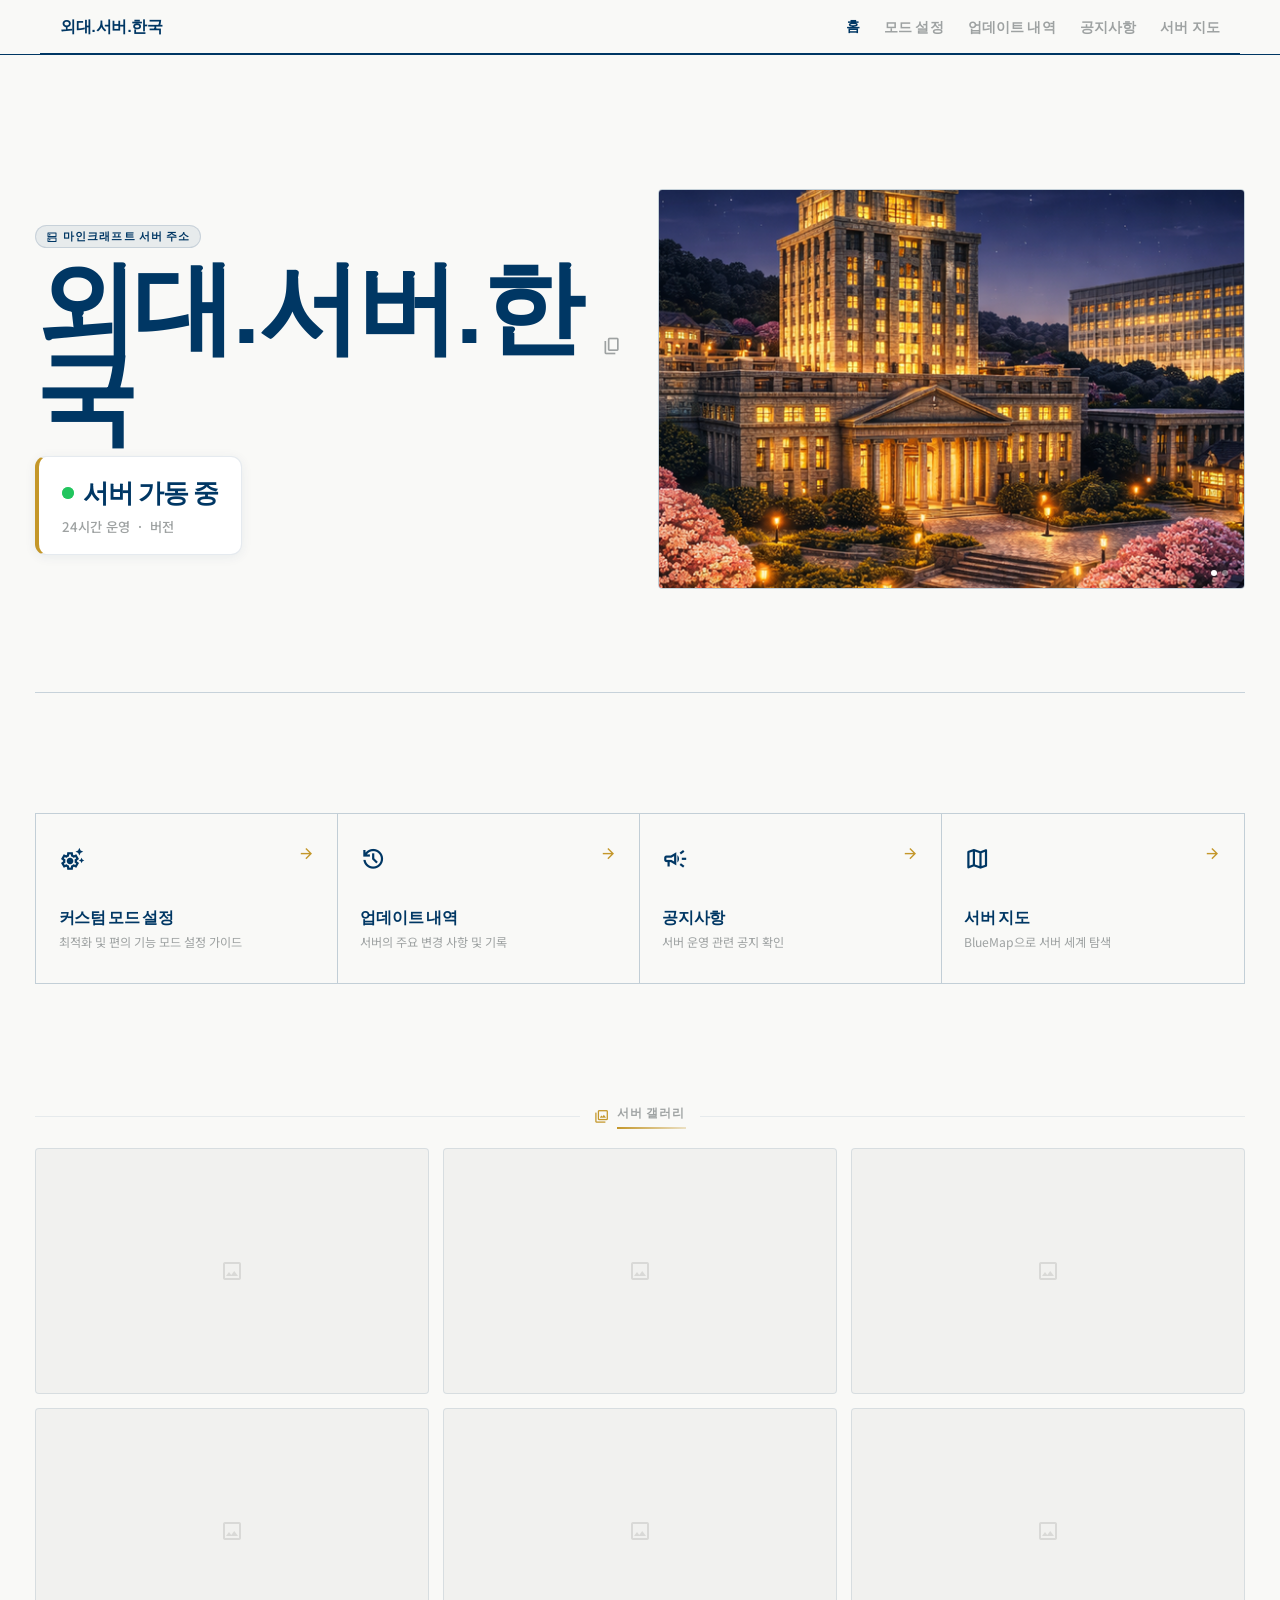
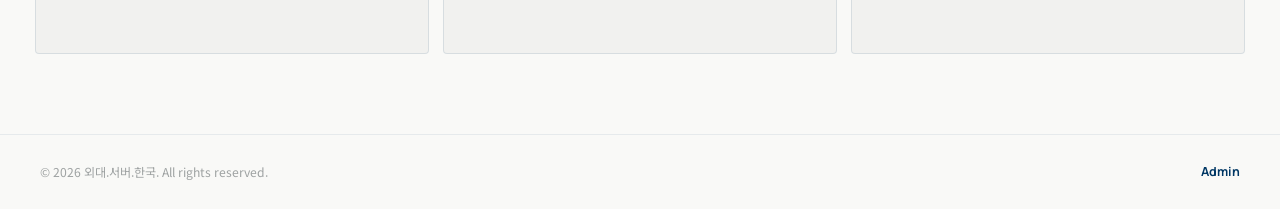
==== commit 0969d155: "Redesign HTML UI with sharp minimal HUFS visual system" ====
--- a/index.html
+++ b/index.html
@@ -139,6 +139,30 @@
   .cta-grid a .msym:first-child { font-size:1.35rem !important; }
   .cta-grid a > div { margin-bottom:1.4rem !important; }
 }
+
+/* ===== 2026 portfolio redesign overrides ===== */
+:root{--bg:#F9F9F7;--navy:#003764;--gold:#C4972A;--gray:#9EA2A2;--radius:4px;--space:clamp(72px,10vw,120px)}
+body{background:var(--bg)!important;color:var(--navy)!important;}
+main{max-width:1280px!important;padding:2rem clamp(1rem,3vw,2.2rem) 5rem!important;gap:var(--space)!important;}
+section{position:relative}
+section+section{padding-top:0}
+nav,.nav-i{background:var(--bg)!important;box-shadow:none!important;border-bottom:1px solid var(--navy)!important}
+.nl,.nl-def,.nl-act{font-family:'Manrope',sans-serif!important;font-weight:800!important;letter-spacing:.01em!important;border-bottom:none!important}
+.nl-def:hover,.nl:hover{color:var(--gold)!important}
+.hero-shell{padding-block:clamp(3rem,8vw,7rem)!important;border-bottom:1px solid rgba(0,55,100,.2)}
+.copy-title{font-size:clamp(3rem,8vw,7.5rem)!important;line-height:.88!important;margin-bottom:1.1rem!important}
+.carousel-wrap,.g-item,#lb img{border-radius:4px!important;box-shadow:none!important;border:1px solid rgba(0,55,100,.22)!important}
+.cta-grid{grid-template-columns:repeat(4,minmax(0,1fr))!important;gap:0!important;border:1px solid rgba(0,55,100,.22)}
+.cta-grid>a{border-radius:0!important;border:none!important;border-right:1px solid rgba(0,55,100,.22)!important;border-top:none!important;padding:2rem 1.4rem!important;box-shadow:none!important;background:transparent!important}
+.cta-grid>a:nth-child(4){border-right:none!important}
+.cta-grid>a:hover{background:rgba(0,55,100,.03)!important;transform:none!important}
+.cta-grid h3{font-size:1rem!important;line-height:1.3!important}
+.cta-grid p{font-size:.76rem!important;color:var(--gray)!important}
+.notice-bar,.dc-link{border-radius:2px!important;box-shadow:none!important;background:transparent!important;color:var(--navy)!important;border:1px solid rgba(0,55,100,.22)!important}
+.copy-wrap:hover .copy-title,.copy-wrap:hover .copy-ic,.arr{color:var(--gold)!important}
+#toast{border-radius:2px!important;background:var(--navy)!important;color:var(--bg)!important}
+@media(max-width:980px){.cta-grid{grid-template-columns:repeat(2,minmax(0,1fr))!important}.cta-grid>a:nth-child(2){border-right:none!important}.cta-grid>a:nth-child(1),.cta-grid>a:nth-child(2){border-bottom:1px solid rgba(0,55,100,.22)!important}}
+
 </style>
 </head>
 <body>
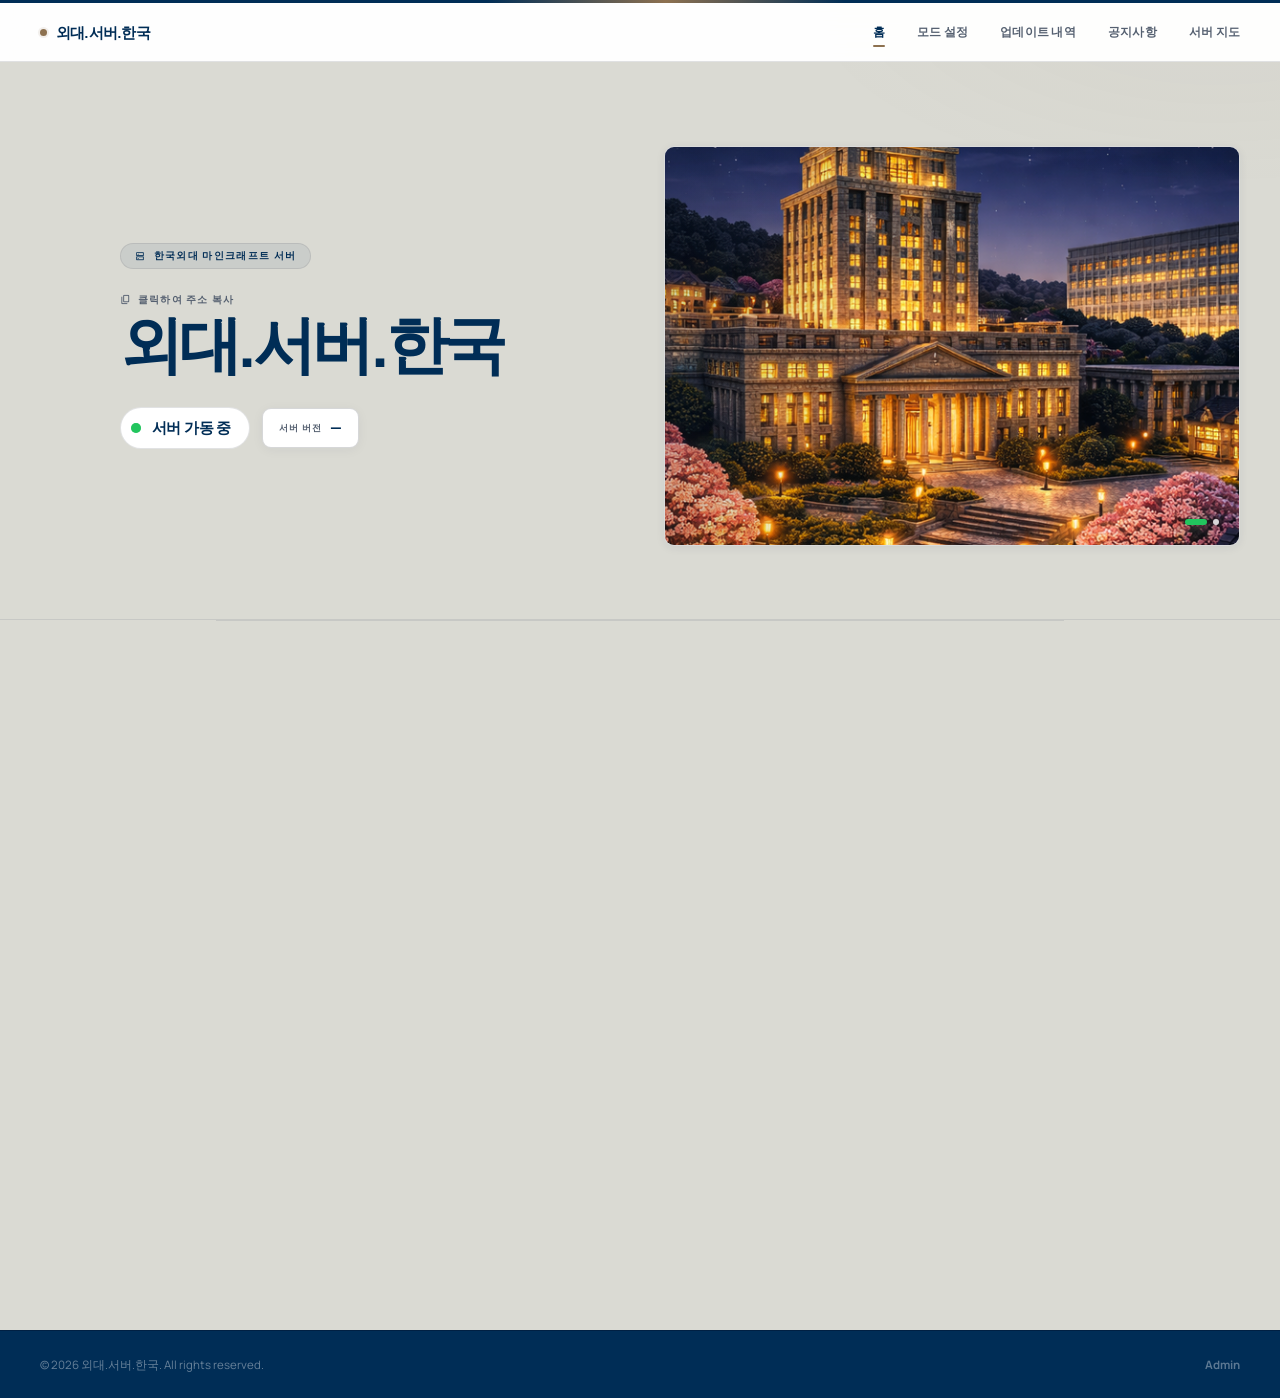
==== commit e10b5f4a: "Add files via upload" ====
--- a/index.html
+++ b/index.html
@@ -2,443 +2,551 @@
 <html lang="ko">
 <head>
 <meta charset="utf-8"/>
-<meta content="width=device-width, initial-scale=1.0" name="viewport"/>
-<title>외대.서버.한국 - HUFS Minecraft Server</title>
-<script src="https://cdn.tailwindcss.com?plugins=forms,container-queries"></script>
-<link href="https://fonts.googleapis.com/css2?family=Manrope:wght@400;700;800;900&family=Noto+Sans+KR:wght@400;500;700;900&display=swap" rel="stylesheet"/>
+<meta name="viewport" content="width=device-width, initial-scale=1.0"/>
+<title>외대.서버.한국 — HUFS Minecraft Server</title>
+<link rel="icon" href="favicon.ico" type="image/x-icon"/>
+<link rel="apple-touch-icon" href="favicon.ico"/>
+<link href="https://fonts.googleapis.com/css2?family=Manrope:wght@400;500;600;700;800;900&family=Noto+Sans+KR:wght@400;500;700;900&display=swap" rel="stylesheet"/>
 <link href="https://fonts.googleapis.com/css2?family=Material+Symbols+Outlined:wght,FILL@400,0&display=swap" rel="stylesheet"/>
+<link rel="stylesheet" href="site.css"/>
 <script src="https://cdn.jsdelivr.net/npm/@supabase/supabase-js@2"></script>
 <style>
-:root {
-  --color-bg: #F9F9F7;
-  --color-navy: #003764;
-  --color-gold: #C4972A;
-  --color-gray: #9EA2A2;
-  --transition-base: all 0.2s ease;
-  --hover-shadow: 0 10px 25px rgba(0,0,0,0.08);
-}
-
-:root {
-  --hufs-navy:#003764;
-  --hufs-gold:#C4972A;
-  --hufs-text:#9EA2A2;
-  --hufs-radius:12px;
-  --hover-shadow:0 10px 25px rgba(0,0,0,0.08);
-  --transition-base:all .2s ease;
-}
-* { box-sizing: border-box; }
-a, button { transition: var(--transition-base); }
-body { font-family: 'Noto Sans KR', sans-serif; background: #F9F9F7; margin: 0; }
-.msym { font-family: 'Material Symbols Outlined'; font-variation-settings: 'FILL' 0, 'wght' 400, 'GRAD' 0, 'opsz' 24; vertical-align: middle; font-style: normal; line-height: 1; display: inline-block; }
-
-.hero-shell { padding-block: 2.6rem 2rem; }
-.max-readable { max-width: 600px; }
-.section-title { position:relative; display:inline-block; }
-.section-title::after { content:''; display:block; width:100%; height:2px; margin-top:.35rem; background:linear-gradient(90deg,var(--hufs-gold),rgba(196,151,42,.25)); }
-
-@keyframes ping { 75%,100%{transform:scale(2);opacity:0} }
-.do-ping { animation: ping 1.2s cubic-bezier(0,0,0.2,1) infinite; }
-@keyframes slideDown { from{opacity:0;transform:translateY(-10px)} to{opacity:1;transform:translateY(0)} }
-@keyframes fadeUp { from{opacity:0;transform:translateY(14px)} to{opacity:1;transform:translateY(0)} }
-.fade-up { animation: fadeUp 0.45s both; }
-
-.card-level-primary,.card-level-secondary,.card-level-tertiary { transition: var(--transition-base); border-radius: var(--hufs-radius); }
-.card-level-primary { border:1px solid rgba(196,151,42,.65) !important; box-shadow:0 4px 16px rgba(0,55,100,.12); }
-.card-level-primary:hover { transform:translateY(-2px); box-shadow:var(--hover-shadow); }
-.card-level-secondary { border:1px solid rgba(0,55,100,.10) !important; box-shadow:none; }
-.card-level-secondary:hover { transform:translateY(-2px); border-color:rgba(196,151,42,.65) !important; box-shadow:var(--hover-shadow); }
-.card-level-tertiary { border:1px solid rgba(0,55,100,.06) !important; box-shadow:none; }
-.card-level-tertiary:hover { transform:translateY(-2px); box-shadow:0 6px 16px rgba(0,55,100,.08); }
-.cta, .arr, .notice-bar, .dc-link, .g-item, .copy-title, .copy-ic, #lb-x { transition: var(--transition-base); }
-.unified-card { background:#FFFFFF !important; border:1px solid var(--color-gray) !important; border-top:3px solid var(--color-navy) !important; box-shadow:none; transition:var(--transition-base) !important; }
-.unified-card:hover { border-color:var(--color-gold) !important; box-shadow:var(--hover-shadow) !important; transform:translateY(-2px); }
-
-.card-lift { transition: box-shadow .18s, transform .18s; }
-.card-lift:hover { transform: translateY(-2px); box-shadow: 0 6px 24px rgba(0,55,100,.10); }
-.arr { transition: transform .18s; }
-.cta:hover .arr { transform: translateX(4px); }
-
-/* copy title */
-.copy-wrap { cursor:pointer; display:inline-flex; align-items:center; gap:.4rem; }
-.copy-wrap:hover .copy-title { color:#C4972A; }
-.copy-title { transition: color .15s; }
-.copy-ic { color:#9EA2A2; font-size:1.25rem !important; transition:color .15s,transform .15s; }
-.copy-wrap:hover .copy-ic { color:#C4972A; transform:scale(1.15); }
-
-/* notice */
-#notice-wrap { display:none; }
-.notice-bar { display:flex;align-items:center;gap:.65rem;background:#FFF9EC;border:1px solid #E8C96A;border-left:4px solid #C4972A;border-radius:10px;padding:.7rem 1rem;font-size:.84rem;color:#6B4A00;line-height:1.5;animation:slideDown .35s both;text-decoration:none;transition:background .15s,box-shadow .15s; }
-.notice-bar:hover { background:#FFF3D6;box-shadow:0 2px 12px rgba(196,151,42,.18); }
-.notice-link-hint { font-size:.72rem;font-weight:800;color:#C4972A;white-space:nowrap;display:inline-flex;align-items:center;gap:2px;flex-shrink:0;background:rgba(196,151,42,.12);padding:3px 8px;border-radius:6px;letter-spacing:.01em; }
-
-/* discord */
-#discord-chip { display:none; margin-top:.8rem; }
-.dc-link { display:inline-flex;align-items:center;gap:.5rem;background:#EEF0FE;border:1px solid rgba(88,101,242,.22);border-radius:8px;padding:.48rem .9rem;font-size:.8rem;font-weight:700;color:#404EED;text-decoration:none;transition:background .15s; }
-.dc-link:hover { background:#E3E6FC; }
-
-/* gallery */
-.gallery-grid { display:grid;grid-template-columns:repeat(3,1fr);gap:.85rem; }
-.g-item { position:relative;border-radius:12px;overflow:hidden;background:#EAEAE8;aspect-ratio:16/10;box-shadow:0 2px 10px rgba(0,55,100,.07);transition:transform .2s,box-shadow .2s;cursor:pointer; }
-.g-item:hover { transform:scale(1.025);box-shadow:0 8px 26px rgba(0,55,100,.16); }
-.g-item img { width:100%;height:100%;object-fit:cover;display:block; }
-.g-empty { cursor:default;opacity:.5; }
-.g-empty:hover { transform:none;box-shadow:0 2px 10px rgba(0,55,100,.07); }
-.g-ph { width:100%;height:100%;display:flex;align-items:center;justify-content:center;color:#BBBBB8; }
-
-/* lightbox */
-#lb { display:none;position:fixed;inset:0;z-index:500;background:rgba(0,0,0,.88);align-items:center;justify-content:center;padding:1rem; }
-#lb.open { display:flex; }
-#lb img { max-width:min(92vw,1100px);max-height:86vh;border-radius:10px;object-fit:contain; }
-#lb-x { position:absolute;top:1rem;right:1rem;background:rgba(255,255,255,.14);border:none;border-radius:50%;width:40px;height:40px;cursor:pointer;display:flex;align-items:center;justify-content:center;color:#fff;transition:background .15s; }
-#lb-x:hover { background:rgba(255,255,255,.24); }
-
-/* toast */
-#toast { position:fixed;bottom:1.5rem;left:50%;transform:translateX(-50%) translateY(8px);background:#003764;color:#fff;font-family:'Manrope',sans-serif;font-weight:700;font-size:.8rem;padding:.5rem 1.1rem;border-radius:99px;opacity:0;transition:opacity .25s,transform .25s;pointer-events:none;z-index:999;display:flex;align-items:center;gap:5px;white-space:nowrap; }
-#toast.show { opacity:1;transform:translateX(-50%) translateY(0); }
-
-nav { background:rgba(255,255,255,.9);backdrop-filter:blur(16px);-webkit-backdrop-filter:blur(16px);border-bottom:1px solid rgba(0,55,100,.08);position:sticky;top:0;z-index:100;box-shadow:0 1px 10px rgba(0,55,100,.06); }
-.nav-i { max-width:1200px;margin:0 auto;padding:0 1.25rem;display:flex;justify-content:space-between;align-items:center;height:54px; }
-.nav-links { display:flex;gap:1.5rem;align-items:center; }
-.nl { font-family:'Manrope',sans-serif;font-weight:700;font-size:.875rem;text-decoration:none;transition:color .15s; }
-.nl-act { color:#003764;border-bottom:2px solid #003764;padding-bottom:1px; }
-.nl-def { color:#9EA2A2; }
-.nl-def:hover { color:#003764; }
-
-.hero-grid { display:grid;grid-template-columns:1fr 1fr;gap:2.25rem;align-items:center; }
-.carousel-wrap { position:relative;border-radius:14px;overflow:hidden;box-shadow:0 8px 32px rgba(0,55,100,.14);height:400px; }
-
-@media(max-width:860px){
-  .hero-grid { grid-template-columns:1fr; gap:1.5rem; }
-  .carousel-wrap { height:230px; border-radius:10px; }
-  .gallery-grid { grid-template-columns:repeat(2,1fr); gap:.65rem; }
-  .g-item { border-radius:9px; }
-  .cta-grid { grid-template-columns:1fr 1fr !important; }
-}
-@media(max-width:540px){
-  .nav-links .nl-def { display:none; }
-  .hero-grid { gap:1.25rem; }
-  .hero-shell { padding-block:1.25rem 1rem; }
-  .carousel-wrap { height:190px; }
-  .cta-grid { grid-template-columns:1fr 1fr !important; }
-  .gallery-grid { grid-template-columns:repeat(2,1fr); gap:.5rem; }
-  main { padding:1rem !important; gap:1.75rem !important; }
-  #notice-wrap { padding:0 !important; }
-  .copy-title { font-size:clamp(1.8rem,9vw,2.8rem) !important; }
-  /* 상태박스 전체 너비 */
-  .status-box-wrap { align-self:stretch !important; }
-  .status-box-wrap > div { width:100% !important; }
-  /* 디스코드 칩 */
-  .dc-link { font-size:.76rem !important; }
-  /* 공지 바 모바일 */
-  .notice-bar { padding:.6rem .85rem !important; font-size:.8rem !important; }
-  .notice-link-hint { display:none !important; }
-  /* CTA 카드 모바일 */
-  .cta-grid a { padding:1.2rem !important; }
-  .cta-grid a h3 { font-size:.85rem !important; }
-  .cta-grid a p { font-size:.72rem !important; }
-  .cta-grid a .msym:first-child { font-size:1.35rem !important; }
-  .cta-grid a > div { margin-bottom:1.4rem !important; }
-}
-
-/* ===== 2026 portfolio redesign overrides ===== */
-:root{--bg:#F9F9F7;--navy:#003764;--gold:#C4972A;--gray:#9EA2A2;--radius:4px;--space:clamp(72px,10vw,120px)}
-body{background:var(--bg)!important;color:var(--navy)!important;}
-main{max-width:1280px!important;padding:2rem clamp(1rem,3vw,2.2rem) 5rem!important;gap:var(--space)!important;}
-section{position:relative}
-section+section{padding-top:0}
-nav,.nav-i{background:var(--bg)!important;box-shadow:none!important;border-bottom:1px solid var(--navy)!important}
-.nl,.nl-def,.nl-act{font-family:'Manrope',sans-serif!important;font-weight:800!important;letter-spacing:.01em!important;border-bottom:none!important}
-.nl-def:hover,.nl:hover{color:var(--gold)!important}
-.hero-shell{padding-block:clamp(3rem,8vw,7rem)!important;border-bottom:1px solid rgba(0,55,100,.2)}
-.copy-title{font-size:clamp(3rem,8vw,7.5rem)!important;line-height:.88!important;margin-bottom:1.1rem!important}
-.carousel-wrap,.g-item,#lb img{border-radius:4px!important;box-shadow:none!important;border:1px solid rgba(0,55,100,.22)!important}
-.cta-grid{grid-template-columns:repeat(4,minmax(0,1fr))!important;gap:0!important;border:1px solid rgba(0,55,100,.22)}
-.cta-grid>a{border-radius:0!important;border:none!important;border-right:1px solid rgba(0,55,100,.22)!important;border-top:none!important;padding:2rem 1.4rem!important;box-shadow:none!important;background:transparent!important}
-.cta-grid>a:nth-child(4){border-right:none!important}
-.cta-grid>a:hover{background:rgba(0,55,100,.03)!important;transform:none!important}
-.cta-grid h3{font-size:1rem!important;line-height:1.3!important}
-.cta-grid p{font-size:.76rem!important;color:var(--gray)!important}
-.notice-bar,.dc-link{border-radius:2px!important;box-shadow:none!important;background:transparent!important;color:var(--navy)!important;border:1px solid rgba(0,55,100,.22)!important}
-.copy-wrap:hover .copy-title,.copy-wrap:hover .copy-ic,.arr{color:var(--gold)!important}
-#toast{border-radius:2px!important;background:var(--navy)!important;color:var(--bg)!important}
-@media(max-width:980px){.cta-grid{grid-template-columns:repeat(2,minmax(0,1fr))!important}.cta-grid>a:nth-child(2){border-right:none!important}.cta-grid>a:nth-child(1),.cta-grid>a:nth-child(2){border-bottom:1px solid rgba(0,55,100,.22)!important}}
-
+.hero{
+  position:relative;
+  overflow:hidden;
+  background:var(--bg);
+  border-bottom:1px solid var(--border-layer);
+}
+.hero-shell{
+  max-width:1280px;
+  margin:0 auto;
+  padding:1.1rem clamp(1.25rem,4vw,2.5rem) 3.25rem;
+  display:grid;
+  grid-template-columns:1fr 1fr;
+  grid-template-rows:auto minmax(0,1fr);
+  gap:clamp(1.5rem,4vw,3rem);
+  align-items:center;
+  min-height:min(560px,85vh);
+}
+.hero-notice-row{
+  grid-column:1/-1;
+  grid-row:1;
+  width:100%;
+}
+.hero-copy{
+  position:relative;
+  z-index:10;
+  grid-column:1;
+  grid-row:2;
+  max-width:26rem;
+  margin:0 auto;
+  width:100%;
+  display:flex;
+  flex-direction:column;
+  justify-content:center;
+}
+.hero-visual{
+  position:relative;
+  grid-column:2;
+  grid-row:2;
+  min-height:clamp(280px,42vw,400px);
+  border-radius:var(--r-lg);
+  overflow:hidden;
+  background:var(--surface-elev);
+  border:1px solid var(--border-layer);
+  box-shadow:var(--sh-card);
+  transition:box-shadow .28s var(--ease),transform .28s var(--ease);
+}
+.hero-visual:hover{box-shadow:var(--sh-card-hover);}
+.hero-visual-inner{position:absolute;inset:0;}
+.hero-slide{position:absolute;inset:0;transition:opacity 1.4s cubic-bezier(.4,0,.2,1);}
+.hero-slide img{
+  width:100%;height:100%;object-fit:cover;display:block;
+}
+/* Subtle readability veil — no blur, sharp photo */
+.hero-visual-inner::after{
+  content:'';
+  position:absolute;inset:0;
+  z-index:5;
+  pointer-events:none;
+  border-radius:inherit;
+  background:linear-gradient(100deg,rgba(15,23,42,.18) 0%,transparent 40%);
+}
+.hero-dots{position:absolute;bottom:1.25rem;right:1.25rem;display:flex;gap:6px;z-index:10;}
+.hdot{width:6px;height:6px;border-radius:99px;background:rgba(255,255,255,.82);transition:all .28s var(--ease);cursor:pointer;box-shadow:0 1px 4px rgba(0,0,0,.25);}
+.hdot:hover{transform:scale(1.15);}
+.hdot.active{width:22px;background:var(--success);box-shadow:0 0 14px var(--success-glow);}
+
+.hero-eyebrow{
+  display:inline-flex;align-items:center;gap:.45rem;
+  background:var(--primary-soft);
+  border:1px solid var(--silver-mid);
+  color:var(--hufs-navy);
+  font-family:'Manrope',sans-serif;
+  font-size:.6rem;font-weight:800;
+  padding:5px 14px;border-radius:99px;
+  letter-spacing:.14em;text-transform:uppercase;
+  margin-bottom:1.25rem;width:fit-content;
+  animation:fadeUp .45s .05s both;
+}
+.copy-wrap{
+  cursor:pointer;display:inline-block;margin-bottom:.65rem;animation:fadeUp .5s .12s both;
+  padding:.2rem 0 .35rem;border-radius:10px;
+  transition:transform .25s var(--ease),filter .25s var(--ease);
+}
+.copy-wrap:hover{transform:translateY(-3px);}
+.copy-wrap:active{transform:translateY(-1px);}
+.copy-hint{
+  display:flex;align-items:center;gap:.35rem;
+  font-family:'Manrope',sans-serif;
+  font-size:.64rem;font-weight:800;
+  color:var(--text-dim);
+  letter-spacing:.12em;text-transform:uppercase;
+  margin-bottom:.55rem;
+  transition:color .25s var(--ease);
+}
+.copy-wrap:hover .copy-hint{color:var(--accent);}
+.server-addr{
+  font-family:'Manrope',sans-serif;font-weight:900;
+  font-size:clamp(2.65rem,4.9vw,4.35rem);
+  color:var(--primary);line-height:.88;letter-spacing:-.07em;margin:0;
+  user-select:none;transition:color .25s var(--ease);display:block;
+}
+.copy-wrap:hover .server-addr{color:var(--accent);}
+
+.hero-actions{display:flex;flex-direction:column;gap:1rem;margin-top:1.25rem;animation:fadeUp .5s .28s both;}
+.status-pill{
+  display:inline-flex;align-items:center;gap:.65rem;
+  background:var(--surface);
+  border:1px solid var(--border-layer);
+  border-radius:99px;
+  padding:.55rem 1.15rem .55rem .65rem;
+  width:fit-content;
+  transition:transform .25s var(--ease),box-shadow .25s var(--ease),border-color .25s var(--ease);
+}
+.status-pill:hover{transform:translateY(-3px);box-shadow:var(--sh-card);border-color:var(--border-strong);}
+.status-pill:active{transform:translateY(-1px);}
+.spl{font-family:'Manrope',sans-serif;font-weight:800;font-size:.95rem;color:var(--text);letter-spacing:-.02em;}
+.ver-pill-hero{
+  display:inline-flex;align-items:center;gap:.5rem;
+  font-family:'Manrope',sans-serif;
+  font-size:.78rem;font-weight:800;
+  color:var(--text);
+  background:#fff;
+  border:1px solid var(--border);
+  border-radius:9px;
+  padding:.55rem 1rem;
+  width:fit-content;
+  box-shadow:0 2px 12px rgba(0,45,86,.05);
+}
+.ver-pill-hero .vl{color:var(--text-dim);font-size:.58rem;font-weight:800;letter-spacing:.1em;text-transform:uppercase;}
+.ver-pill-hero span#st-ver{color:var(--primary);font-size:.95rem;}
+
+#discord-chip{display:none;animation:fadeUp .5s .34s both;}
+.dc-link{
+  display:inline-flex;align-items:center;gap:.55rem;
+  background:rgba(157,159,162,.14);
+  border:1px solid rgba(157,159,162,.32);
+  border-radius:9px;
+  padding:.65rem 1.1rem;
+  font-size:.88rem;font-weight:800;
+  color:#5a6d82;
+  text-decoration:none;
+  transition:background .2s,transform .2s,box-shadow .2s,color .2s;
+  width:fit-content;
+}
+.dc-link:hover{
+  background:var(--accent-soft);
+  color:var(--hufs-gold);
+  border-color:var(--hufs-gold);
+  transform:translateY(-3px);
+  box-shadow:var(--glow-sm);
+}
+.dc-link:active{transform:translateY(-1px);}
+
+.hero-notice-row{display:none;position:relative;z-index:20;}
+.notice-bar{
+  display:flex;align-items:center;gap:.85rem;
+  background:var(--surface-elev);
+  border:1px solid var(--border-layer);
+  border-left:4px solid var(--accent);
+  border-radius:var(--r-lg);
+  padding:.9rem 1.2rem;
+  font-size:.93rem;font-weight:600;color:var(--text);
+  line-height:1.5;text-decoration:none;margin:0;
+  animation:slideDown .35s both;
+  transition:box-shadow .28s var(--ease),transform .25s var(--ease),border-color .25s var(--ease);
+}
+.notice-bar:hover{box-shadow:var(--sh-card);transform:translateY(-2px);border-left-color:var(--primary);}
+.notice-bar:active{transform:translateY(0);}
+.notice-hint{
+  font-size:.7rem;font-weight:800;color:var(--accent);
+  white-space:nowrap;display:inline-flex;align-items:center;gap:4px;flex-shrink:0;
+  background:var(--surface);padding:5px 11px;border-radius:8px;
+  border:1px solid var(--border-layer);
+}
+
+main{
+  max-width:1280px;margin:0 auto;
+  padding:2.75rem clamp(1.25rem,4vw,2.5rem) 5rem;
+  display:flex;flex-direction:column;gap:3rem;
+  border-top:1px solid var(--border-layer);
+}
+
+.nav-cards{display:grid;grid-template-columns:repeat(4,minmax(0,1fr));gap:1rem;}
+.nav-card{
+  display:flex;flex-direction:column;
+  padding:1.65rem 1.4rem 1.45rem;
+  text-decoration:none;color:inherit;
+  position:relative;overflow:hidden;
+}
+.nav-card::before{
+  content:'';position:absolute;top:0;left:0;right:0;height:2px;
+  background:linear-gradient(90deg,transparent,var(--accent-10),transparent);
+  transform:scaleX(0);transform-origin:left;
+  transition:transform .35s var(--ease);
+}
+.nav-card:hover::before{transform:scaleX(1);}
+.nc-icon{
+  width:48px;height:48px;border-radius:9px;
+  display:flex;align-items:center;justify-content:center;
+  margin-bottom:1.2rem;flex-shrink:0;
+  transition:transform .28s var(--spring);
+}
+.nav-card:hover .nc-icon{transform:scale(1.06);}
+.nav-card:active{transform:translateY(-2px);}
+.nc-arr{color:var(--muted);transition:transform .25s var(--ease),color .25s var(--ease);font-size:1rem!important;}
+.nav-card:hover .nc-arr{transform:translateX(6px);color:var(--accent);}
+
+.home-bento{display:grid;grid-template-columns:1fr 300px;gap:1.25rem;align-items:start;}
+@media(max-width:1024px){.home-bento{grid-template-columns:1fr;}}
+.aside-stack{display:flex;flex-direction:column;gap:1rem;}
+.aside-card{
+  padding:1.15rem 1.2rem;
+  font-size:.78rem;color:var(--text-dim);
+  line-height:1.65;
+}
+.aside-card h4{
+  font-family:'Manrope',sans-serif;font-weight:800;font-size:.72rem;
+  color:var(--accent);margin:0 0 .45rem;letter-spacing:.08em;text-transform:uppercase;
+}
+
+.gallery-grid{display:grid;grid-template-columns:repeat(3,minmax(0,1fr));gap:.85rem;}
+.g-item{
+  position:relative;border-radius:10px;overflow:hidden;
+  background:var(--surface);
+  aspect-ratio:16/10;
+  transition:transform .28s,box-shadow .28s;
+  cursor:pointer;
+  border:1px solid var(--border);
+}
+.g-item::after{
+  content:'';position:absolute;inset:0;
+  background:linear-gradient(to top,rgba(0,45,86,.2),transparent 55%);
+  opacity:0;transition:opacity .28s;
+}
+.g-item:hover{transform:scale(1.02);box-shadow:var(--sh-card);}
+.g-item:hover::after{opacity:1;}
+.g-item img{width:100%;height:100%;object-fit:cover;display:block;transition:transform .75s;}
+.g-item:hover img{transform:scale(1.06);}
+.g-empty{cursor:default;opacity:.45;}
+.g-empty:hover{transform:none!important;box-shadow:none!important;}
+.g-empty:hover::after{opacity:0!important;}
+.g-ph{width:100%;height:100%;display:flex;align-items:center;justify-content:center;color:var(--muted);}
+
+#lb{display:none;position:fixed;inset:0;z-index:500;background:rgba(248,250,252,.94);
+  align-items:center;justify-content:center;padding:1rem;backdrop-filter:saturate(1.1) blur(6px);}
+#lb.open{display:flex;}
+#lb img{max-width:min(94vw,1100px);max-height:88vh;border-radius:var(--r-lg);object-fit:contain;box-shadow:var(--sh-card-hover);}
+#lb-x{
+  position:absolute;top:1.5rem;right:1.5rem;
+  background:var(--surface);border:1px solid var(--border-layer);
+  border-radius:50%;width:46px;height:46px;cursor:pointer;
+  display:flex;align-items:center;justify-content:center;color:var(--primary);
+  transition:background .2s,transform .2s,border-color .2s;
+}
+#lb-x:hover{background:var(--hufs-green-soft);border-color:var(--accent);transform:scale(1.05);}
+#lb-x:active{transform:scale(.98);}
+
+#toast{
+  position:fixed;bottom:2rem;left:50%;
+  transform:translateX(-50%) translateY(16px);
+  background:var(--primary);color:#fff;
+  font-family:'Manrope',sans-serif;font-weight:700;font-size:.78rem;
+  padding:.6rem 1.35rem;border-radius:99px;
+  opacity:0;transition:opacity .28s,transform .28s;
+  pointer-events:none;z-index:999;
+  display:flex;align-items:center;gap:8px;white-space:nowrap;
+  border:1px solid rgba(255,255,255,.15);
+  box-shadow:0 12px 40px rgba(30,58,138,.25);
+}
+#toast.show{opacity:1;transform:translateX(-50%) translateY(0);}
+
+@keyframes ping{75%,100%{transform:scale(2);opacity:0}}
+@keyframes fadeUp{from{opacity:0;transform:translateY(22px)}to{opacity:1;transform:translateY(0)}}
+@keyframes slideDown{from{opacity:0;transform:translateY(-10px)}to{opacity:1;transform:translateY(0)}}
+@keyframes spin{to{transform:rotate(360deg)}}
+.do-ping{animation:ping 1.5s cubic-bezier(0,0,.2,1) infinite;}
+.spin{animation:spin .9s linear infinite;display:inline-block;}
+
+@media(max-width:900px){
+  .hero-shell{grid-template-columns:1fr;grid-template-rows:auto auto auto;min-height:auto;padding-top:1.25rem;}
+  .hero-copy{grid-column:1;grid-row:2;max-width:36rem;}
+  .hero-visual{grid-column:1;grid-row:3;min-height:260px;}
+  .hero-notice-row{grid-column:1;grid-row:1;}
+  .nav-cards{grid-template-columns:repeat(2,minmax(0,1fr));}
+  .gallery-grid{grid-template-columns:repeat(2,minmax(0,1fr));}
+}
+@media(max-width:640px){
+  .nav-cards{grid-template-columns:1fr;}
+  .server-addr{font-size:clamp(2.2rem,12vw,3.4rem)!important;}
+}
 </style>
 </head>
 <body>
 
-<nav>
+<nav id="mnav" class="site-nav">
   <div class="nav-i">
-    <a href="index.html" style="font-family:'Manrope',sans-serif;font-weight:900;font-size:1rem;color:#003764;text-decoration:none;letter-spacing:-.03em;flex-shrink:0;">외대.서버.한국</a>
-    <div class="nav-links">
-      <a href="index.html"     class="nl nl-act">홈</a>
-      <a href="mod-setup.html" class="nl nl-def">모드 설정</a>
-      <a href="updates.html"   class="nl nl-def">업데이트 내역</a>
-      <a href="notices.html"   class="nl nl-def">공지사항</a>
-      <a href="map.html"       class="nl nl-def">서버 지도</a>
+    <a href="index.html" class="nav-logo"><span class="nav-dot"></span>외대.서버.한국</a>
+    <button type="button" class="nav-toggle" id="nav-toggle" aria-expanded="false" aria-controls="nav-links" aria-label="메뉴 열기">
+      <i class="msym" style="font-size:1.35rem;">menu</i>
+    </button>
+    <div class="nav-links" id="nav-links">
+      <a href="index.html" class="nl nl-act">홈</a>
+      <a href="mod-setup.html" class="nl">모드 설정</a>
+      <a href="updates.html" class="nl">업데이트 내역</a>
+      <a href="notices.html" class="nl">공지사항</a>
+      <a href="map.html" class="nl">서버 지도</a>
     </div>
   </div>
 </nav>
 
-<!-- 공지 -->
-<div id="notice-wrap" style="max-width:1200px;margin:0 auto;padding:0 1.25rem;">
-  <div id="notice-inner"></div>
-</div>
-
-<main style="max-width:1200px;margin:0 auto;padding:1.5rem 1.25rem 3rem;display:flex;flex-direction:column;gap:2.25rem;">
-
-  <!-- 히어로 -->
-  <section class="hero-grid hero-shell">
-    <div style="display:flex;flex-direction:column;">
-      <div style="margin-bottom:.65rem;">
-        <span style="display:inline-flex;align-items:center;gap:4px;background:rgba(0,55,100,.07);border:1px solid rgba(0,55,100,.14);color:#003764;font-size:.66rem;font-weight:800;padding:3px 10px;border-radius:99px;letter-spacing:.1em;text-transform:uppercase;font-family:'Manrope',sans-serif;">
-          <i class="msym" style="font-size:12px;">dns</i> 마인크래프트 서버 주소
-        </span>
+<section class="hero page-wrap">
+  <div class="hero-shell">
+    <div class="hero-notice-row" id="notice-wrap"><div id="notice-inner"></div></div>
+    <div class="hero-copy">
+      <div class="hero-eyebrow"><i class="msym" style="font-size:10px;">dns</i>한국외대 마인크래프트 서버</div>
+      <div class="copy-wrap" onclick="copyAddr()">
+        <div class="copy-hint"><i class="msym" style="font-size:11px;">content_copy</i>클릭하여 주소 복사</div>
+        <span class="server-addr">외대.서버.한국</span>
       </div>
-
-      <div class="copy-wrap" onclick="copyAddr()" title="클릭하여 복사">
-        <h1 class="copy-title" style="font-family:'Manrope',sans-serif;font-weight:900;font-size:clamp(2.2rem,5vw,4.3rem);color:#003764;line-height:.96;letter-spacing:-.045em;margin:0 0 1.4rem;user-select:none;">외대.서버.한국</h1>
-        <i class="msym copy-ic" style="margin-bottom:1.4rem;">content_copy</i>
+      <div class="hero-actions">
+        <div style="display:flex;flex-wrap:wrap;align-items:center;gap:.75rem;">
+          <div class="status-pill">
+            <span style="position:relative;display:inline-flex;width:10px;height:10px;flex-shrink:0;">
+              <span id="p-on" class="do-ping" style="position:absolute;inset:0;border-radius:50%;background:var(--success);opacity:.45;"></span>
+              <span id="c-on" style="position:relative;z-index:1;border-radius:50%;width:10px;height:10px;background:var(--success);display:block;"></span>
+              <span id="p-off" class="do-ping" style="position:absolute;inset:0;border-radius:50%;background:#ef4444;opacity:.45;display:none;"></span>
+              <span id="c-off" style="position:relative;z-index:1;border-radius:50%;width:10px;height:10px;background:#ef4444;display:none;"></span>
+            </span>
+            <span id="st-text" class="spl">서버 가동 중</span>
+          </div>
+          <div class="ver-pill-hero">
+            <span class="vl">서버 버전</span>
+            <span id="st-ver">—</span>
+          </div>
+        </div>
+        <div id="discord-chip">
+          <a id="dc-link" href="#" target="_blank" rel="noopener" class="dc-link">
+            <svg width="14" height="14" viewBox="0 0 127.14 96.36" fill="currentColor"><path d="M107.7,8.07A105.15,105.15,0,0,0,81.47,0a72.06,72.06,0,0,0-3.36,6.83A97.68,97.68,0,0,0,49,6.83,72.37,72.37,0,0,0,45.64,0,105.89,105.89,0,0,0,19.39,8.09C2.79,32.65-1.71,56.6.54,80.21h0A105.73,105.73,0,0,0,32.71,96.36,77.7,77.7,0,0,0,39.6,85.25a68.42,68.42,0,0,1-10.85-5.18c.91-.66,1.8-1.34,2.66-2a75.57,75.57,0,0,0,64.32,0c.87.71,1.76,1.39,2.66,2a68.68,68.68,0,0,1-10.87,5.19,77,77,0,0,0,6.89,11.1A105.25,105.25,0,0,0,126.6,80.22h0C129.24,52.84,122.09,29.11,107.7,8.07ZM42.45,65.69C36.18,65.69,31,60,31,53s5-12.74,11.43-12.74S54,46,53.89,53,48.84,65.69,42.45,65.69Zm42.24,0C78.41,65.69,73.25,60,73.25,53s5-12.74,11.44-12.74S96.23,46,96.12,53,91.08,65.69,84.69,65.69Z"/></svg>
+            디스코드 참여하기<i class="msym" style="font-size:12px;opacity:.55;">open_in_new</i>
+          </a>
+        </div>
       </div>
-
-      <!-- 상태박스 -->
-      <div style="display:inline-flex;flex-direction:column;gap:.4rem;background:#fff;border:1px solid rgba(0,55,100,.10);border-left:4px solid #C4972A;border-radius:11px;padding:1.1rem 1.4rem;box-shadow:0 2px 12px rgba(0,55,100,.07);align-self:flex-start;">
-        <div style="display:flex;align-items:center;gap:9px;">
-          <span style="position:relative;display:inline-flex;width:12px;height:12px;flex-shrink:0;">
-            <span id="p-on"  class="do-ping" style="position:absolute;inset:0;border-radius:50%;background:#22c55e;opacity:.7;"></span>
-            <span id="c-on"               style="position:relative;z-index:1;border-radius:50%;width:12px;height:12px;background:#22c55e;"></span>
-            <span id="p-off" class="do-ping" style="position:absolute;inset:0;border-radius:50%;background:#ef4444;opacity:.7;display:none;"></span>
-            <span id="c-off"               style="position:relative;z-index:1;border-radius:50%;width:12px;height:12px;background:#ef4444;display:none;"></span>
-          </span>
-          <span id="st-text" style="font-family:'Manrope',sans-serif;font-weight:800;font-size:clamp(1rem,3vw,1.6rem);color:#003764;letter-spacing:-.025em;text-transform:uppercase;">서버 가동 중</span>
-        </div>
-        <p class="max-readable" style="color:#9EA2A2;font-size:.83rem;font-weight:500;margin:0;">24시간 운영 &nbsp;·&nbsp; 버전 <span id="st-ver" style="color:#003764;font-weight:800;visibility:hidden;">—</span></p>
+    </div>
+    <div class="hero-visual">
+      <div class="hero-visual-inner">
+        <div class="hero-slide" id="sl-0" style="opacity:1;"><img src="./설.png" alt="서울캠퍼스" loading="eager" onerror="this.parentElement.style.background='#F7F7F5'"/></div>
+        <div class="hero-slide" id="sl-1" style="opacity:0;"><img src="./글.png" alt="글로벌캠퍼스" loading="eager" onerror="this.parentElement.style.background='#F7F7F5'"/></div>
       </div>
-
-      <!-- 디스코드 -->
-      <div id="discord-chip">
-        <a id="dc-link" href="#" target="_blank" rel="noopener" class="dc-link">
-          <svg width="14" height="14" viewBox="0 0 127.14 96.36" fill="#5865F2"><path d="M107.7,8.07A105.15,105.15,0,0,0,81.47,0a72.06,72.06,0,0,0-3.36,6.83A97.68,97.68,0,0,0,49,6.83,72.37,72.37,0,0,0,45.64,0,105.89,105.89,0,0,0,19.39,8.09C2.79,32.65-1.71,56.6.54,80.21h0A105.73,105.73,0,0,0,32.71,96.36,77.7,77.7,0,0,0,39.6,85.25a68.42,68.42,0,0,1-10.85-5.18c.91-.66,1.8-1.34,2.66-2a75.57,75.57,0,0,0,64.32,0c.87.71,1.76,1.39,2.66,2a68.68,68.68,0,0,1-10.87,5.19,77,77,0,0,0,6.89,11.1A105.25,105.25,0,0,0,126.6,80.22h0C129.24,52.84,122.09,29.11,107.7,8.07ZM42.45,65.69C36.18,65.69,31,60,31,53s5-12.74,11.43-12.74S54,46,53.89,53,48.84,65.69,42.45,65.69Zm42.24,0C78.41,65.69,73.25,60,73.25,53s5-12.74,11.44-12.74S96.23,46,96.12,53,91.08,65.69,84.69,65.69Z"/></svg>
-          디스코드 서버 참여하기
-          <i class="msym" style="font-size:12px;opacity:.7;">open_in_new</i>
-        </a>
+      <div class="hero-dots">
+        <div class="hdot active" id="hd-0" onclick="gsl(0)"></div>
+        <div class="hdot" id="hd-1" onclick="gsl(1)"></div>
       </div>
     </div>
-
-    <!-- 캐러셀 -->
-    <div class="carousel-wrap">
-      <div id="sl-0" style="position:absolute;inset:0;transition:opacity .9s;opacity:1;"><img src="./설.png" alt="서울캠퍼스" loading="eager" style="width:100%;height:100%;object-fit:cover;" onerror="this.parentElement.style.background='#EEEEEC'"/></div>
-      <div id="sl-1" style="position:absolute;inset:0;transition:opacity .9s;opacity:0;"><img src="./글.png" alt="글로벌캠퍼스" loading="eager" style="width:100%;height:100%;object-fit:cover;" onerror="this.parentElement.style.background='#EEEEEC'"/></div>
-      <div style="position:absolute;bottom:.8rem;right:1rem;display:flex;gap:5px;z-index:10;">
-        <span id="d-0" style="width:6px;height:6px;border-radius:50%;background:#fff;opacity:1;transition:opacity .3s;"></span>
-        <span id="d-1" style="width:6px;height:6px;border-radius:50%;background:#fff;opacity:.4;transition:opacity .3s;"></span>
+  </div>
+</section>
+
+<main class="page-wrap">
+  <section class="reveal">
+    <div class="sec-hd">
+      <div class="sec-hd-bar"></div>
+      <span class="sec-hd-label">빠른 메뉴</span>
+      <span class="sec-hd-meta">바로가기 · 모드 · 기록 · 공지 · 지도</span>
+      <div class="sec-hd-line"></div>
+    </div>
+    <div class="nav-cards">
+      <a href="mod-setup.html" class="nav-card card-surface">
+        <div style="display:flex;justify-content:space-between;align-items:flex-start;margin-bottom:1.1rem;">
+          <div class="nc-icon" style="background:var(--hufs-green-soft);"><i class="msym" style="font-size:1.3rem;color:var(--hufs-green);">settings_suggest</i></div>
+          <i class="msym nc-arr">arrow_forward</i>
+        </div>
+        <h3 style="font-family:'Manrope',sans-serif;font-weight:800;font-size:.9rem;color:var(--text);margin:0 0 .35rem;letter-spacing:-.02em;">커스텀 모드 설정</h3>
+        <p style="color:var(--text-dim);font-size:.76rem;margin:0;line-height:1.65;">최적화·편의 모드 설치 순서</p>
+      </a>
+      <a href="updates.html" class="nav-card card-surface">
+        <div style="display:flex;justify-content:space-between;align-items:flex-start;margin-bottom:1.1rem;">
+          <div class="nc-icon" style="background:var(--hufs-gold-soft);"><i class="msym" style="font-size:1.3rem;color:var(--hufs-gold);">history</i></div>
+          <i class="msym nc-arr">arrow_forward</i>
+        </div>
+        <h3 style="font-family:'Manrope',sans-serif;font-weight:800;font-size:.9rem;color:var(--text);margin:0 0 .35rem;">업데이트 내역</h3>
+        <p style="color:var(--text-dim);font-size:.76rem;margin:0;line-height:1.65;">버전별 변경 기록</p>
+      </a>
+      <a href="notices.html" id="notices-cta" class="nav-card card-surface">
+        <div style="display:flex;justify-content:space-between;align-items:flex-start;margin-bottom:1.1rem;">
+          <div class="nc-icon" style="background:var(--hufs-gold-soft);"><i class="msym" style="font-size:1.3rem;color:var(--hufs-gold);">campaign</i></div>
+          <i class="msym nc-arr">arrow_forward</i>
+        </div>
+        <h3 style="font-family:'Manrope',sans-serif;font-weight:800;font-size:.9rem;color:var(--text);margin:0 0 .35rem;">공지사항</h3>
+        <p id="notices-cta-sub" style="color:var(--text-dim);font-size:.76rem;margin:0;line-height:1.65;">운영 안내</p>
+      </a>
+      <a href="map.html" class="nav-card card-surface">
+        <div style="display:flex;justify-content:space-between;align-items:flex-start;margin-bottom:1.1rem;">
+          <div class="nc-icon" style="background:var(--hufs-green-soft);"><i class="msym" style="font-size:1.3rem;color:var(--hufs-green);">map</i></div>
+          <i class="msym nc-arr">arrow_forward</i>
+        </div>
+        <h3 style="font-family:'Manrope',sans-serif;font-weight:800;font-size:.9rem;color:var(--text);margin:0 0 .35rem;">서버 지도</h3>
+        <p style="color:var(--text-dim);font-size:.76rem;margin:0;line-height:1.65;">BlueMap 실시간 월드</p>
+      </a>
+    </div>
+  </section>
+
+  <section class="reveal">
+    <div class="sec-hd">
+      <div class="sec-hd-bar"></div>
+      <span class="sec-hd-label">서버 갤러리</span>
+      <span class="sec-hd-meta">클릭하여 확대</span>
+      <div class="sec-hd-line"></div>
+    </div>
+    <div class="home-bento">
+      <div class="gallery-grid" id="g-grid">
+        <div class="g-item g-empty"><div class="g-ph"><i class="msym" style="font-size:1.45rem;">image</i></div></div>
+        <div class="g-item g-empty"><div class="g-ph"><i class="msym" style="font-size:1.45rem;">image</i></div></div>
+        <div class="g-item g-empty"><div class="g-ph"><i class="msym" style="font-size:1.45rem;">image</i></div></div>
+        <div class="g-item g-empty"><div class="g-ph"><i class="msym" style="font-size:1.45rem;">image</i></div></div>
+        <div class="g-item g-empty"><div class="g-ph"><i class="msym" style="font-size:1.45rem;">image</i></div></div>
+        <div class="g-item g-empty"><div class="g-ph"><i class="msym" style="font-size:1.45rem;">image</i></div></div>
       </div>
+      <div class="aside-stack">
+        <div class="aside-card card-surface">
+          <h4>스냅샷</h4>
+          <p>갤러리는 관리자가 업로드한 장면이 순서대로 표시됩니다. 빈 칸은 곧 채워질 예정이에요.</p>
+        </div>
+        <div class="aside-card card-surface">
+          <h4>탐험</h4>
+          <p>야생·캠퍼스·건축 구역은 상단 <strong>서버 지도</strong> 또는 빠른 메뉴에서 BlueMap으로 열 수 있어요.</p>
+        </div>
+      </div>
     </div>
   </section>
-
-  <!-- CTA 카드 -->
-  <section class="cta-grid" style="display:grid;grid-template-columns:1fr 1fr;gap:1rem;">
-    <a href="mod-setup.html" class="cta card-lift unified-card" style="border-radius:12px;padding:1.6rem;text-decoration:none;display:block;">
-      <div style="display:flex;justify-content:space-between;align-items:flex-start;margin-bottom:2.2rem;">
-        <i class="msym" style="font-size:1.65rem;color:#003764;">settings_suggest</i>
-        <i class="msym arr" style="font-size:1.05rem;color:#9EA2A2;">arrow_forward</i>
-      </div>
-      <h3 style="font-family:'Manrope',sans-serif;font-weight:800;font-size:.95rem;color:#003764;margin:0 0 .28rem;letter-spacing:-.02em;">커스텀 모드 설정</h3>
-      <p style="color:#9EA2A2;font-size:.8rem;margin:0;">최적화 및 편의 기능 모드 설정 가이드</p>
-    </a>
-    <a href="updates.html" class="cta card-lift unified-card" style="border-radius:12px;padding:1.6rem;text-decoration:none;display:block;">
-      <div style="display:flex;justify-content:space-between;align-items:flex-start;margin-bottom:2.2rem;">
-        <i class="msym" style="font-size:1.65rem;color:#003764;">history</i>
-        <i class="msym arr" style="font-size:1.05rem;color:#9EA2A2;">arrow_forward</i>
-      </div>
-      <h3 style="font-family:'Manrope',sans-serif;font-weight:800;font-size:.95rem;color:#003764;margin:0 0 .28rem;letter-spacing:-.02em;">업데이트 내역</h3>
-      <p style="color:#9EA2A2;font-size:.8rem;margin:0;">서버의 주요 변경 사항 및 기록</p>
-    </a>
-    <a href="notices.html" id="notices-cta" class="cta card-lift unified-card" style="border-radius:12px;padding:1.6rem;text-decoration:none;display:block;">
-      <div style="display:flex;justify-content:space-between;align-items:flex-start;margin-bottom:2.2rem;">
-        <i class="msym" style="font-size:1.65rem;color:#003764;">campaign</i>
-        <i class="msym arr" style="font-size:1.05rem;color:#9EA2A2;">arrow_forward</i>
-      </div>
-      <h3 style="font-family:'Manrope',sans-serif;font-weight:800;font-size:.95rem;color:#003764;margin:0 0 .28rem;letter-spacing:-.02em;">공지사항</h3>
-      <p style="color:#9EA2A2;font-size:.8rem;margin:0;" id="notices-cta-sub">서버 운영 관련 공지 확인</p>
-    </a>
-    <a href="map.html" class="cta card-lift unified-card" style="border-radius:12px;padding:1.6rem;text-decoration:none;display:block;">
-      <div style="display:flex;justify-content:space-between;align-items:flex-start;margin-bottom:2.2rem;">
-        <i class="msym" style="font-size:1.65rem;color:#003764;">map</i>
-        <i class="msym arr" style="font-size:1.05rem;color:#9EA2A2;">arrow_forward</i>
-      </div>
-      <h3 style="font-family:'Manrope',sans-serif;font-weight:800;font-size:.95rem;color:#003764;margin:0 0 .28rem;letter-spacing:-.02em;">서버 지도</h3>
-      <p style="color:#9EA2A2;font-size:.8rem;margin:0;">BlueMap으로 서버 세계 탐색</p>
-    </a>
-  </section>
-
-  <!-- 갤러리 -->
-  <section>
-    <div style="display:flex;align-items:center;gap:.9rem;margin-bottom:1.15rem;">
-      <div style="flex:1;height:1px;background:rgba(0,55,100,.08);"></div>
-      <div style="display:flex;align-items:center;gap:.45rem;flex-shrink:0;">
-        <i class="msym" style="font-size:.95rem;color:#C4972A;">photo_library</i>
-        <span class="section-title" style="font-family:'Manrope',sans-serif;font-weight:800;font-size:.74rem;color:#9EA2A2;text-transform:uppercase;letter-spacing:.1em;">서버 갤러리</span>
-      </div>
-      <div style="flex:1;height:1px;background:rgba(0,55,100,.08);"></div>
-    </div>
-
-    <div class="gallery-grid" id="g-grid">
-      <!-- placeholder -->
-      <div class="g-item g-empty"><div class="g-ph"><i class="msym" style="font-size:1.5rem;">image</i></div></div>
-      <div class="g-item g-empty"><div class="g-ph"><i class="msym" style="font-size:1.5rem;">image</i></div></div>
-      <div class="g-item g-empty"><div class="g-ph"><i class="msym" style="font-size:1.5rem;">image</i></div></div>
-      <div class="g-item g-empty"><div class="g-ph"><i class="msym" style="font-size:1.5rem;">image</i></div></div>
-      <div class="g-item g-empty"><div class="g-ph"><i class="msym" style="font-size:1.5rem;">image</i></div></div>
-      <div class="g-item g-empty"><div class="g-ph"><i class="msym" style="font-size:1.5rem;">image</i></div></div>
-    </div>
-  </section>
-
 </main>
 
-<footer style="background:#F9F9F7;border-top:1px solid rgba(0,55,100,.08);padding:1.75rem 1.25rem;">
-  <div style="max-width:1200px;margin:0 auto;display:flex;flex-wrap:wrap;justify-content:space-between;align-items:center;gap:.5rem;">
-    <p style="color:#9EA2A2;font-size:.76rem;margin:0;">© 2026 외대.서버.한국. All rights reserved.</p>
-    <a href="admin.html" style="font-family:'Manrope',sans-serif;font-weight:700;font-size:.78rem;color:#003764;text-decoration:none;" onmouseover="this.style.textDecoration='underline'" onmouseout="this.style.textDecoration='none'">Admin</a>
+<footer class="site-footer">
+  <div class="footer-i">
+    <p style="color:var(--muted);font-size:.72rem;margin:0;font-family:'Manrope',sans-serif;">© 2026 외대.서버.한국. All rights reserved.</p>
+    <a href="admin.html" style="font-family:'Manrope',sans-serif;font-weight:700;font-size:.72rem;text-decoration:none;">Admin</a>
   </div>
 </footer>
 
-<!-- 라이트박스 -->
 <div id="lb" onclick="if(event.target===this)lbClose()">
-  <button id="lb-x" onclick="lbClose()"><i class="msym" style="font-size:19px;">close</i></button>
+  <button type="button" id="lb-x" onclick="lbClose()"><i class="msym" style="font-size:18px;">close</i></button>
   <img id="lb-img" src="" alt=""/>
 </div>
-
-<!-- 토스트 -->
-<div id="toast"><i class="msym" style="font-size:14px;">check_circle</i> 서버 주소가 복사되었습니다</div>
+<div id="toast"><i class="msym" style="font-size:14px;">check_circle</i>&nbsp;서버 주소가 복사되었습니다</div>
 
 <script>
 const SB_URL='https://ggdzsdhpjamgvsrpxspg.supabase.co';
 const SB_KEY='eyJhbGciOiJIUzI1NiIsInR5cCI6IkpXVCJ9.eyJpc3MiOiJzdXBhYmFzZSIsInJlZiI6ImdnZHpzZGhwamFtZ3ZzcnB4c3BnIiwicm9sZSI6ImFub24iLCJpYXQiOjE3NzQwMDE2MDAsImV4cCI6MjA4OTU3NzYwMH0.Bfl4A2PDughSw_Loc918IgVSWWsfkyzNtUxlFP7rLVo';
 const sb=supabase.createClient(SB_URL,SB_KEY);
-
-/* 상태 */
 const g=id=>document.getElementById(id);
-async function loadServerStatus(){
+
+(function(){
+  const t=g('nav-toggle'),links=g('nav-links');
+  if(!t||!links)return;
+  t.addEventListener('click',()=>{
+    const o=!links.classList.contains('open');
+    links.classList.toggle('open',o);
+    t.setAttribute('aria-expanded',o);
+    t.setAttribute('aria-label',o?'메뉴 닫기':'메뉴 열기');
+    document.body.classList.toggle('nav-open',o);
+  });
+  links.querySelectorAll('a').forEach(a=>a.addEventListener('click',()=>{
+    links.classList.remove('open');
+    t.setAttribute('aria-expanded','false');
+    t.setAttribute('aria-label','메뉴 열기');
+    document.body.classList.remove('nav-open');
+  }));
+})();
+
+window.addEventListener('scroll',()=>g('mnav').classList.toggle('scrolled',scrollY>16),{passive:true});
+
+const io=new IntersectionObserver((ents)=>{
+  ents.forEach(e=>{if(e.isIntersecting){e.target.classList.add('reveal-in');io.unobserve(e.target);}});
+},{threshold:.1,rootMargin:'0px 0px -40px 0px'});
+document.querySelectorAll('.reveal').forEach(el=>io.observe(el));
+
+let si=0,st;
+function gsl(i){
+  clearInterval(st);
+  [0,1].forEach(j=>{g('sl-'+j).style.opacity=j===i?'1':'0';g('hd-'+j).classList.toggle('active',j===i);});
+  si=i;st=setInterval(()=>gsl((si+1)%2),4300);
+}
+gsl(0);
+
+window.addEventListener('scroll',()=>{
+  const hr=document.querySelector('.hero-visual');
+  if(hr)hr.style.transform=`translateY(${scrollY*.04}px)`;
+},{passive:true});
+
+async function loadStatus(){
   try{
-    const{data,error}=await sb.from('settings').select('key,value').in('key',['serverEnabled','publicMinecraftVersion']);
+    const{data}=await sb.from('settings').select('key,value').in('key',['serverEnabled','publicMinecraftVersion']);
     let on=true,ver='1.21.11';
-    if(!error&&data&&data.length>0){
-      data.forEach(r=>{
-        if(r.key==='serverEnabled') on=(r.value==='true');
-        if(r.key==='publicMinecraftVersion'&&r.value) ver=r.value;
-      });
-    }
+    if(data)data.forEach(r=>{if(r.key==='serverEnabled')on=r.value==='true';if(r.key==='publicMinecraftVersion'&&r.value)ver=r.value;});
     g('st-text').textContent=on?'서버 가동 중':'서버 점검 중';
     g('st-ver').textContent=ver;
-    g('st-ver').style.visibility='visible';
-    const s=(id,v)=>g(id).style.display=v?'':'none';
+    const s=(id,v)=>g(id).style.display=v?'block':'none';
     s('p-on',on);s('c-on',on);s('p-off',!on);s('c-off',!on);
   }catch(e){}
 }
-loadServerStatus();
-
-/* 복사 */
+loadStatus();
+
 window.copyAddr=function(){
   const t=g('toast');
-  const flash=()=>{t.classList.add('show');setTimeout(()=>t.classList.remove('show'),2000);};
-  navigator.clipboard.writeText('외대.서버.한국').then(flash).catch(()=>{
-    const ta=document.createElement('textarea');
-    ta.value='외대.서버.한국';ta.style.cssText='position:fixed;opacity:0';
-    document.body.appendChild(ta);ta.select();document.execCommand('copy');document.body.removeChild(ta);flash();
-  });
+  const flash=()=>{t.classList.add('show');setTimeout(()=>t.classList.remove('show'),2200);};
+  navigator.clipboard.writeText('외대.서버.한국').then(flash).catch(()=>{const ta=document.createElement('textarea');ta.value='외대.서버.한국';ta.style.cssText='position:fixed;opacity:0';document.body.appendChild(ta);ta.select();document.execCommand('copy');document.body.removeChild(ta);flash();});
 };
 
-/* 공지 순환 배너 */
-let _notices=[], _nIdx=0, _nTimer=null;
-function ago(iso){
-  const m=Math.floor((Date.now()-new Date(iso).getTime())/60000);
-  if(m<1)return'방금 전';if(m<60)return m+'분 전';
-  const h=Math.floor(m/60);if(h<24)return h+'시간 전';
-  return Math.floor(h/24)+'일 전';
-}
-function renderNoticeBanner(data){
-  const wrap=g('notice-wrap');
-  if(!data){wrap.style.display='none';return;}
-  const e=s=>String(s??'').replace(/&/g,'&amp;').replace(/</g,'&lt;').replace(/>/g,'&gt;');
-  const rawTitle=data.title||data.content.split('\n')[0].trim();
-  const title=rawTitle.length>60?rawTitle.slice(0,60)+'…':rawTitle;
-  g('notice-inner').innerHTML=`<a href="notices.html" class="notice-bar" style="margin:.65rem 0 0;">
-    <i class="msym" style="color:#C4972A;font-size:1rem;flex-shrink:0;">campaign</i>
-    <span style="flex:1;font-weight:600;overflow:hidden;text-overflow:ellipsis;white-space:nowrap;">${e(title)}</span>
-    <span style="font-size:.7rem;color:#9EA2A2;white-space:nowrap;flex-shrink:0;">${ago(data.created_at)}</span>
-    ${_notices.length>1?`<span style="font-size:.68rem;color:#9EA2A2;flex-shrink:0;white-space:nowrap;">${_nIdx+1}/${_notices.length}</span>`:''}
-    <span class="notice-link-hint"><i class="msym" style="font-size:12px;">open_in_new</i>자세히 보기</span>
-  </a>`;
-  wrap.style.display='block';
+let _nA=[],_nI=0,_nT;
+const esc=s=>String(s??'').replace(/&/g,'&amp;').replace(/</g,'&lt;').replace(/>/g,'&gt;');
+function ago(iso){const m=Math.floor((Date.now()-new Date(iso))/60000);if(m<1)return'방금 전';if(m<60)return m+'분 전';const h=Math.floor(m/60);if(h<24)return h+'시간 전';return Math.floor(h/24)+'일 전';}
+function renderN(d){
+  if(!d){g('notice-wrap').style.display='none';return;}
+  const raw=d.title||d.content.split('\n')[0].trim();
+  const title=raw.length>70?raw.slice(0,70)+'…':raw;
+  g('notice-inner').innerHTML=`<a href="notices.html" class="notice-bar"><i class="msym" style="color:var(--hufs-green);font-size:.95rem;flex-shrink:0;">campaign</i><span style="flex:1;font-weight:600;overflow:hidden;text-overflow:ellipsis;white-space:nowrap;">${esc(title)}</span><span style="font-size:.7rem;color:var(--text-dim);white-space:nowrap;flex-shrink:0;font-family:'Manrope',sans-serif;font-weight:600;">${ago(d.created_at)}</span>${_nA.length>1?`<span style="font-size:.68rem;color:var(--muted);flex-shrink:0;">${_nI+1}/${_nA.length}</span>`:''}<span class="notice-hint"><i class="msym" style="font-size:10px;">north_east</i>클릭하여 확인</span></a>`;
+  g('notice-wrap').style.display='block';
 }
 async function loadNotice(){
-  const wrap=g('notice-wrap');
   try{
     const{data}=await sb.from('notices').select('*').eq('pinned',true).order('created_at',{ascending:false});
-    if(!data||!data.length){wrap.style.display='none';}
-    else{
-      _notices=data;_nIdx=0;
-      renderNoticeBanner(_notices[0]);
-      // 공지 카드 업데이트
-      const sub=g('notices-cta-sub');if(sub)sub.textContent='공지 있음 · 클릭하여 확인';
-      const card=g('notices-cta');if(card)card.style.borderTopColor='#003764';
-      // 2개 이상이면 4초마다 순환
-      if(_notices.length>1){
-        if(_nTimer)clearInterval(_nTimer);
-        _nTimer=setInterval(()=>{
-          _nIdx=(_nIdx+1)%_notices.length;
-          renderNoticeBanner(_notices[_nIdx]);
-        },4000);
-      }
-    }
-  }catch(e){wrap.style.display='none';}
+    if(!data?.length){g('notice-wrap').style.display='none';return;}
+    _nA=data;_nI=0;renderN(_nA[0]);
+    const sub=g('notices-cta-sub');if(sub)sub.textContent='클릭하여 확인';
+    if(_nA.length>1){clearInterval(_nT);_nT=setInterval(()=>{_nI=(_nI+1)%_nA.length;renderN(_nA[_nI]);},4500);}
+  }catch(e){g('notice-wrap').style.display='none';}
 }
 loadNotice();
 
-/* 디스코드 */
-async function loadDiscord(){
-  try{
-    const{data}=await sb.from('settings').select('value').eq('key','discord_link').maybeSingle();
-    if(data?.value){g('dc-link').href=data.value;g('discord-chip').style.display='block';}
-  }catch(e){}
-}
+async function loadDiscord(){try{const{data}=await sb.from('settings').select('value').eq('key','discord_link').maybeSingle();if(data?.value){g('dc-link').href=data.value;g('discord-chip').style.display='block';}}catch(e){}}
 loadDiscord();
 
-/* 갤러리 */
-async function loadGallery(){
-  const grid=g('g-grid');
-  try{
-    const{data}=await sb.from('gallery').select('*').order('slot',{ascending:true});
-    const map={};
-    if(data)data.forEach(r=>map[r.slot]=r);
-    let h='';
-    for(let i=1;i<=6;i++){
-      const r=map[i];
-      if(r&&r.image_url){
-        h+=`<div class="g-item fade-up" style="animation-delay:${(i-1)*.06}s" onclick="lbOpen(this.querySelector('img').src)">
-          <img src="${r.image_url}" alt="갤러리 ${i}" loading="lazy"/>
-        </div>`;
-      }else{
-        h+=`<div class="g-item g-empty"><div class="g-ph"><i class="msym" style="font-size:1.4rem;">image</i></div></div>`;
-      }
-    }
-    grid.innerHTML=h;
-  }catch(e){}
-}
+async function loadGallery(){const grid=g('g-grid');try{const{data}=await sb.from('gallery').select('*').order('slot',{ascending:true});const map={};if(data)data.forEach(r=>map[r.slot]=r);let h='';for(let i=1;i<=6;i++){const r=map[i];if(r?.image_url){h+=`<div class="g-item reveal" onclick="lbOpen('${r.image_url}')"><img src="${r.image_url}" alt="갤러리 ${i}" loading="lazy"/></div>`;}else{h+=`<div class="g-item g-empty"><div class="g-ph"><i class="msym" style="font-size:1.35rem;">image</i></div></div>`;}}grid.innerHTML=h;document.querySelectorAll('#g-grid .g-item.reveal').forEach(el=>io.observe(el));}catch(e){}}
 loadGallery();
 
-/* 라이트박스 */
-window.lbOpen=function(src){g('lb-img').src=src;g('lb').classList.add('open');document.body.style.overflow='hidden';};
-window.lbClose=function(){g('lb').classList.remove('open');document.body.style.overflow='';};
+window.lbOpen=s=>{g('lb-img').src=s;g('lb').classList.add('open');document.body.style.overflow='hidden';};
+window.lbClose=()=>{g('lb').classList.remove('open');document.body.style.overflow='';};
 document.addEventListener('keydown',e=>{if(e.key==='Escape')lbClose();});
-
-/* 캐러셀 */
-let si=0;
-function showSl(i){
-  [0,1].forEach(j=>{g('sl-'+j).style.opacity=j===i?'1':'0';g('d-'+j).style.opacity=j===i?'1':'.4';});
-}
-setInterval(()=>{si=(si+1)%2;showSl(si);},3500);
 </script>
 </body>
 </html>
--- a/site.css
+++ b/site.css
@@ -0,0 +1,234 @@
+/* 외대.서버.한국 — HUFS Design System v3
+   Color strategy: NAVY(60%) structure · GOLD(30%) accent · SILVER(10%) polish
+   Background: HUFS GRAY · Cards: WHITE */
+:root{
+  --hufs-navy:rgb(0,45,86);
+  --hufs-gold:rgb(141,113,80);
+  --hufs-silver:rgb(157,159,162);
+  --hufs-gray:rgb(218,218,211);
+
+  --primary:rgb(0,45,86);
+  --primary-dark:rgb(0,28,58);
+  --primary-soft:rgba(0,45,86,.07);
+  --primary-mid:rgba(0,45,86,.13);
+
+  --accent:rgb(141,113,80);
+  --accent-soft:rgba(141,113,80,.10);
+  --accent-mid:rgba(141,113,80,.20);
+  --accent-glow:rgba(141,113,80,.30);
+
+  --silver:rgb(157,159,162);
+  --silver-soft:rgba(157,159,162,.18);
+  --silver-mid:rgba(157,159,162,.35);
+
+  --bg:rgb(218,218,211);
+  --surface:#FFFFFF;
+  --surface-elev:#F5F5F3;
+
+  --text:rgb(0,45,86);
+  --text-dim:#556070;
+  --muted:rgb(157,159,162);
+
+  --border-layer:rgba(157,159,162,.30);
+  --border:rgba(157,159,162,.42);
+  --border-strong:rgba(141,113,80,.38);
+
+  --success:#22C55E;
+  --success-soft:rgba(34,197,94,.14);
+  --success-glow:rgba(34,197,94,.35);
+
+  --hufs-green:var(--accent);
+  --hufs-green-soft:var(--accent-soft);
+  --hufs-green-glow:var(--accent-glow);
+  --hufs-gold-soft:var(--accent-soft);
+  --gold-accent:var(--accent);
+  --accent-10:var(--accent);
+  --accent-10-glow:var(--accent-glow);
+  --surface-30:var(--surface);
+  --surface-30-hi:var(--surface-elev);
+
+  --r:8px;
+  --r-lg:10px;
+
+  --ease:cubic-bezier(.4,0,.2,1);
+  --ease-in-out:cubic-bezier(.4,0,.2,1);
+  --t-fast:.18s var(--ease-in-out);
+  --t-med:.25s var(--ease-in-out);
+  --nav-h:58px;
+
+  --sh-card:0 2px 10px rgba(0,45,86,.07);
+  --sh-card-hover:0 10px 30px rgba(0,45,86,.13);
+  --glow-sm:0 0 0 1px rgba(141,113,80,.20),0 4px 16px rgba(141,113,80,.12);
+}
+
+*,*::before,*::after{box-sizing:border-box;}
+html{scroll-behavior:smooth;}
+body{
+  font-family:'Noto Sans KR',sans-serif;
+  background:var(--bg);
+  color:var(--text);
+  margin:0;
+  -webkit-font-smoothing:antialiased;
+  overflow-x:hidden;
+  min-height:100vh;
+  display:flex;
+  flex-direction:column;
+}
+body::before{
+  content:'';
+  display:block;
+  height:3px;
+  background:linear-gradient(90deg,var(--hufs-navy) 0%,var(--hufs-navy) 38%,var(--hufs-gold) 52%,var(--hufs-navy) 66%,var(--hufs-navy) 100%);
+  position:fixed;
+  top:0;left:0;right:0;
+  z-index:400;
+}
+body.nav-open{overflow:hidden;}
+body > main{flex:1 0 auto;}
+body::after{
+  content:'';pointer-events:none;position:fixed;inset:0;z-index:0;
+  background:radial-gradient(ellipse 55% 35% at 95% 0%,rgba(141,113,80,.04),transparent 60%);
+}
+
+.msym{
+  font-family:'Material Symbols Outlined';
+  font-variation-settings:'FILL' 0,'wght' 400,'GRAD' 0,'opsz' 24;
+  vertical-align:middle;font-style:normal;line-height:1;display:inline-block;
+}
+a:focus-visible,button:focus-visible,.nl:focus-visible{outline:2px solid var(--accent);outline-offset:2px;}
+
+/* NAV — white bg, NAVY logo, GOLD underline */
+.site-nav{
+  position:sticky;top:3px;z-index:300;
+  background:rgba(255,255,255,.96);
+  backdrop-filter:saturate(1.2) blur(12px);
+  -webkit-backdrop-filter:saturate(1.2) blur(12px);
+  border-bottom:1px solid var(--border-layer);
+  transition:box-shadow var(--t-med),border-color var(--t-fast);
+}
+.site-nav.scrolled{box-shadow:0 3px 18px rgba(0,45,86,.07);border-bottom-color:var(--silver-mid);}
+.nav-i{
+  max-width:1280px;margin:0 auto;
+  padding:0 clamp(1.25rem,4vw,2.5rem);
+  display:flex;align-items:center;justify-content:space-between;gap:1rem;
+  height:var(--nav-h);position:relative;z-index:2;
+}
+.nav-logo{
+  font-family:'Manrope',sans-serif;font-weight:900;font-size:.92rem;
+  color:var(--hufs-navy);text-decoration:none;letter-spacing:-.05em;
+  display:flex;align-items:center;gap:.55rem;
+  transition:color var(--t-fast),transform var(--t-fast);
+}
+.nav-logo:hover{color:var(--hufs-gold);}
+.nav-logo:active{transform:scale(.98);}
+.nav-dot{
+  width:7px;height:7px;border-radius:50%;
+  background:var(--hufs-gold);flex-shrink:0;
+  box-shadow:0 0 0 2px var(--accent-soft);
+}
+.nav-toggle{
+  display:none;align-items:center;justify-content:center;
+  width:38px;height:38px;border-radius:var(--r);
+  border:1px solid var(--border-layer);background:var(--surface);
+  color:var(--hufs-navy);cursor:pointer;
+  transition:background var(--t-fast),border-color var(--t-fast),transform var(--t-fast);
+}
+.nav-toggle:hover{background:var(--primary-soft);border-color:var(--silver-mid);}
+.nav-toggle:active{transform:scale(.96);}
+.nav-links{display:flex;gap:clamp(1rem,2.5vw,2rem);align-items:center;}
+.nl{
+  font-family:'Manrope',sans-serif;font-weight:600;font-size:.74rem;
+  text-decoration:none;color:var(--text-dim);position:relative;
+  padding:.35rem 0;letter-spacing:.02em;transition:color var(--t-fast);
+}
+.nl::after{
+  content:'';position:absolute;bottom:0;left:0;width:0;height:2px;
+  background:var(--hufs-gold);border-radius:2px;transition:width .22s var(--ease);
+}
+.nl:hover{color:var(--hufs-navy);}
+.nl:hover::after,.nl-act::after{width:100%;}
+.nl-act{color:var(--hufs-navy);font-weight:700;}
+
+@media(max-width:900px){
+  .nav-toggle{display:flex;}
+  .nav-links{
+    position:fixed;top:calc(3px + var(--nav-h));left:0;right:0;
+    flex-direction:column;align-items:stretch;gap:0;
+    padding:1rem 1.25rem 1.5rem;
+    background:rgba(255,255,255,.98);border-bottom:1px solid var(--border-layer);
+    backdrop-filter:blur(12px);transform:translateY(-120%);opacity:0;pointer-events:none;
+    transition:transform .28s var(--ease),opacity .22s;
+    max-height:min(70vh,calc(100vh - var(--nav-h) - 12px));overflow-y:auto;
+    box-shadow:0 12px 32px rgba(0,45,86,.08);
+  }
+  .nav-links.open{transform:translateY(0);opacity:1;pointer-events:auto;}
+  .nl{padding:.82rem 1rem;border-radius:var(--r);font-size:.85rem;transition:background var(--t-fast),color var(--t-fast);}
+  .nl::after{display:none;}
+  .nl:hover,.nl-act{background:var(--primary-soft);color:var(--hufs-navy);}
+  .nl:active{background:var(--primary-mid);}
+}
+
+/* REVEAL */
+.reveal{opacity:0;transform:translateY(12px);transition:opacity .48s var(--ease),transform .48s var(--ease);}
+.reveal.reveal-in{opacity:1;transform:translateY(0);}
+
+/* SEC HEADER — GOLD bar accent */
+.sec-hd{display:flex;align-items:center;gap:1rem;margin-bottom:1.35rem;flex-wrap:wrap;}
+.sec-hd-bar{width:3px;height:24px;background:var(--hufs-gold);border-radius:2px;flex-shrink:0;}
+.sec-hd-label{font-family:'Manrope',sans-serif;font-weight:900;font-size:.82rem;color:var(--hufs-navy);letter-spacing:-.03em;}
+.sec-hd-meta{font-family:'Manrope',sans-serif;font-size:.68rem;font-weight:700;color:var(--muted);white-space:nowrap;}
+.sec-hd-line{flex:1;min-width:48px;height:1px;background:linear-gradient(90deg,var(--border-layer),transparent);}
+
+/* CARD — white on gray bg, silver border, gold border on hover */
+.card-surface{
+  background:var(--surface);border:1px solid var(--border-layer);
+  border-radius:var(--r-lg);box-shadow:var(--sh-card);
+  transition:transform var(--t-med),box-shadow var(--t-med),border-color var(--t-fast);
+}
+.card-surface:hover{transform:translateY(-3px) scale(1.01);border-color:var(--border-strong);box-shadow:var(--sh-card-hover);}
+.card-surface:active{transform:translateY(-1px) scale(1.005);}
+
+/* FOOTER — NAVY bg, white faded text, GOLD hover */
+footer.site-footer{
+  background:var(--hufs-navy);
+  border-top:1px solid rgba(0,20,48,.5);
+  padding:1.6rem clamp(1.25rem,4vw,2.5rem);
+  margin-top:auto;position:relative;z-index:1;
+}
+.footer-i{max-width:1280px;margin:0 auto;display:flex;flex-wrap:wrap;justify-content:space-between;align-items:center;gap:.75rem;}
+.footer-i p{color:rgba(255,255,255,.40)!important;}
+.footer-i a{color:rgba(255,255,255,.36)!important;transition:color var(--t-fast);text-decoration:none;}
+.footer-i a:hover{color:var(--hufs-gold)!important;}
+
+/* ACCORDION — GOLD left stripe, SILVER chevron → GOLD */
+.notice-item{
+  background:var(--surface);border:1px solid var(--border-layer);
+  border-radius:var(--r-lg);overflow:hidden;position:relative;
+  box-shadow:var(--sh-card);
+  transition:box-shadow var(--t-med),transform var(--t-fast),border-color var(--t-fast);
+}
+.notice-item::before{content:'';position:absolute;left:0;top:0;bottom:0;width:3px;background:var(--hufs-gold);}
+.notice-item:hover{box-shadow:var(--sh-card-hover);border-color:var(--border-strong);transform:translateY(-2px);}
+.notice-item:active{transform:translateY(0);}
+.notice-hd{
+  display:flex;align-items:center;gap:.75rem;
+  padding:1.15rem 1.35rem 1.15rem 1.6rem;
+  cursor:pointer;user-select:none;transition:background var(--t-fast);
+}
+.notice-hd:hover{background:var(--primary-soft);}
+.notice-body{
+  max-height:0;overflow:hidden;
+  transition:max-height .42s var(--ease),padding .25s ease;
+  padding:0 1.35rem 0 1.6rem;
+  font-size:.88rem;color:var(--text-dim);line-height:1.92;white-space:pre-line;
+  border-top:0 solid var(--border-layer);
+}
+.notice-item.open .notice-body{max-height:1400px;padding:1rem 1.35rem 1.5rem 1.6rem;border-top-width:1px;}
+.chev{transition:transform .25s var(--ease),color var(--t-fast);font-size:22px;color:var(--silver);flex-shrink:0;}
+.notice-item.open .chev{transform:rotate(180deg);color:var(--hufs-gold);}
+.date-badge{
+  display:inline-flex;align-items:center;gap:4px;
+  background:var(--primary-soft);border:1px solid var(--silver-mid);
+  border-radius:6px;padding:4px 10px;margin-bottom:.75rem;
+  font-size:.7rem;font-weight:700;color:var(--hufs-navy);font-family:'Manrope',sans-serif;
+}
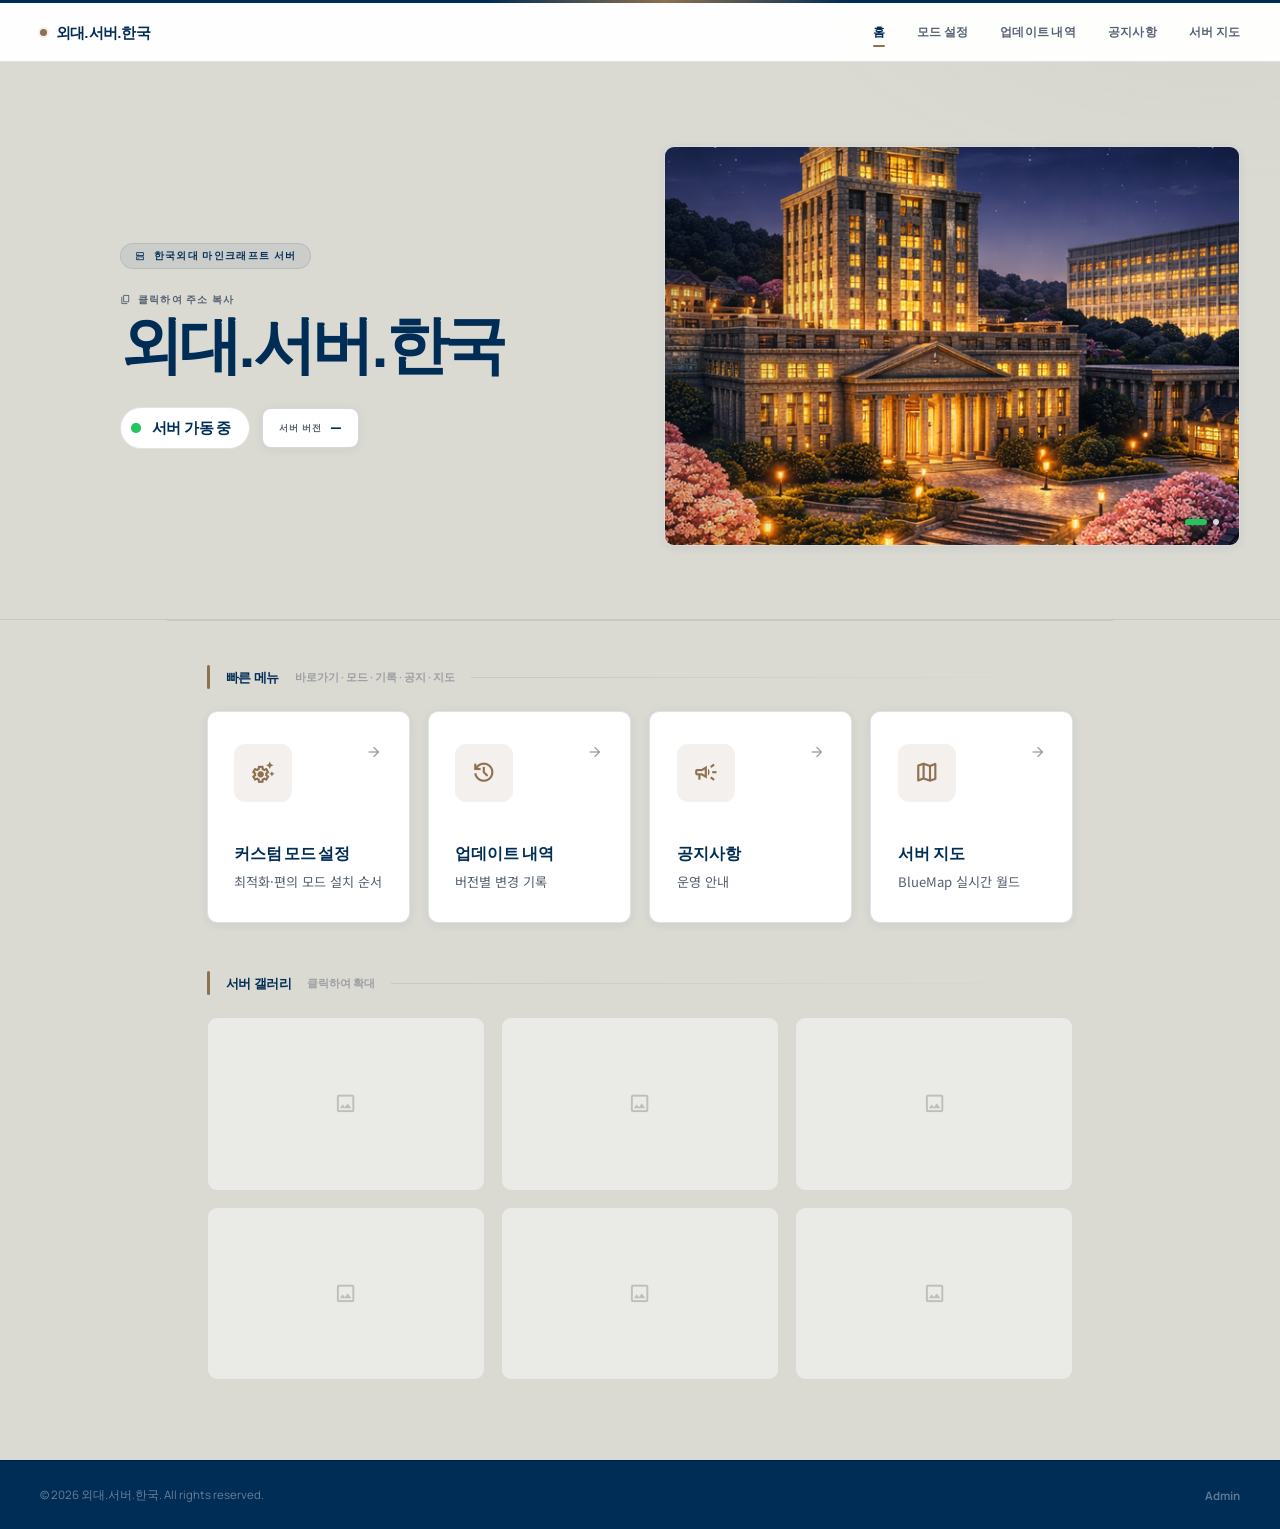
==== commit 13e07f1d: "Add files via upload" ====
--- a/index.html
+++ b/index.html
@@ -9,11 +9,10 @@
 <link href="https://fonts.googleapis.com/css2?family=Manrope:wght@400;500;600;700;800;900&family=Noto+Sans+KR:wght@400;500;700;900&display=swap" rel="stylesheet"/>
 <link href="https://fonts.googleapis.com/css2?family=Material+Symbols+Outlined:wght,FILL@400,0&display=swap" rel="stylesheet"/>
 <link rel="stylesheet" href="site.css"/>
-<script src="https://cdn.jsdelivr.net/npm/@supabase/supabase-js@2"></script>
+<script src="https://cdn.jsdelivr.net/npm/@supabase/supabase-js@2" defer></script>
 <style>
 .hero{
   position:relative;
-  overflow:hidden;
   background:var(--bg);
   border-bottom:1px solid var(--border-layer);
 }
@@ -145,22 +144,23 @@
 #discord-chip{display:none;animation:fadeUp .5s .34s both;}
 .dc-link{
   display:inline-flex;align-items:center;gap:.55rem;
-  background:rgba(157,159,162,.14);
-  border:1px solid rgba(157,159,162,.32);
+  background:rgba(88,101,242,.1);
+  border:1px solid rgba(88,101,242,.3);
   border-radius:9px;
   padding:.65rem 1.1rem;
   font-size:.88rem;font-weight:800;
-  color:#5a6d82;
+  color:#5865F2;
   text-decoration:none;
-  transition:background .2s,transform .2s,box-shadow .2s,color .2s;
+  transition:background .2s,transform .2s,box-shadow .2s,color .2s,border-color .2s;
   width:fit-content;
 }
+
 .dc-link:hover{
-  background:var(--accent-soft);
-  color:var(--hufs-gold);
-  border-color:var(--hufs-gold);
+  background:rgba(114,89,182,.15);
+  color:#a89ed6;
+  border-color:rgba(114,89,182,.45);
   transform:translateY(-3px);
-  box-shadow:var(--glow-sm);
+  box-shadow:0 8px 28px rgba(88,101,242,.18);
 }
 .dc-link:active{transform:translateY(-1px);}
 
@@ -193,10 +193,10 @@
   border-top:1px solid var(--border-layer);
 }
 
-.nav-cards{display:grid;grid-template-columns:repeat(4,minmax(0,1fr));gap:1rem;}
+.nav-cards{display:grid;grid-template-columns:repeat(4,minmax(0,1fr));gap:1.15rem;}
 .nav-card{
   display:flex;flex-direction:column;
-  padding:1.65rem 1.4rem 1.45rem;
+  padding:2rem 1.65rem 1.85rem;
   text-decoration:none;color:inherit;
   position:relative;overflow:hidden;
 }
@@ -208,9 +208,9 @@
 }
 .nav-card:hover::before{transform:scaleX(1);}
 .nc-icon{
-  width:48px;height:48px;border-radius:9px;
+  width:58px;height:58px;border-radius:11px;
   display:flex;align-items:center;justify-content:center;
-  margin-bottom:1.2rem;flex-shrink:0;
+  margin-bottom:1.4rem;flex-shrink:0;
   transition:transform .28s var(--spring);
 }
 .nav-card:hover .nc-icon{transform:scale(1.06);}
@@ -218,9 +218,8 @@
 .nc-arr{color:var(--muted);transition:transform .25s var(--ease),color .25s var(--ease);font-size:1rem!important;}
 .nav-card:hover .nc-arr{transform:translateX(6px);color:var(--accent);}
 
-.home-bento{display:grid;grid-template-columns:1fr 300px;gap:1.25rem;align-items:start;}
-@media(max-width:1024px){.home-bento{grid-template-columns:1fr;}}
-.aside-stack{display:flex;flex-direction:column;gap:1rem;}
+.home-bento{display:block;}
+.aside-stack{display:none;}
 .aside-card{
   padding:1.15rem 1.2rem;
   font-size:.78rem;color:var(--text-dim);
@@ -231,7 +230,7 @@
   color:var(--accent);margin:0 0 .45rem;letter-spacing:.08em;text-transform:uppercase;
 }
 
-.gallery-grid{display:grid;grid-template-columns:repeat(3,minmax(0,1fr));gap:.85rem;}
+.gallery-grid{display:grid;grid-template-columns:repeat(3,minmax(0,1fr));gap:1rem;}
 .g-item{
   position:relative;border-radius:10px;overflow:hidden;
   background:var(--surface);
@@ -290,9 +289,9 @@
 .spin{animation:spin .9s linear infinite;display:inline-block;}
 
 @media(max-width:900px){
-  .hero-shell{grid-template-columns:1fr;grid-template-rows:auto auto auto;min-height:auto;padding-top:1.25rem;}
-  .hero-copy{grid-column:1;grid-row:2;max-width:36rem;}
-  .hero-visual{grid-column:1;grid-row:3;min-height:260px;}
+  .hero-shell{grid-template-columns:1fr;grid-template-rows:auto auto auto;min-height:auto;padding:1.25rem clamp(1rem,4vw,1.5rem) 2rem;}
+  .hero-copy{grid-column:1;grid-row:2;max-width:100%;}
+  .hero-visual{grid-column:1;grid-row:3;min-height:240px;}
   .hero-notice-row{grid-column:1;grid-row:1;}
   .nav-cards{grid-template-columns:repeat(2,minmax(0,1fr));}
   .gallery-grid{grid-template-columns:repeat(2,minmax(0,1fr));}
@@ -300,6 +299,7 @@
 @media(max-width:640px){
   .nav-cards{grid-template-columns:1fr;}
   .server-addr{font-size:clamp(2.2rem,12vw,3.4rem)!important;}
+  .gallery-grid{grid-template-columns:repeat(2,minmax(0,1fr));}
 }
 </style>
 </head>
@@ -368,7 +368,7 @@
 </section>
 
 <main class="page-wrap">
-  <section class="reveal">
+  <section>
     <div class="sec-hd">
       <div class="sec-hd-bar"></div>
       <span class="sec-hd-label">빠른 메뉴</span>
@@ -378,40 +378,40 @@
     <div class="nav-cards">
       <a href="mod-setup.html" class="nav-card card-surface">
         <div style="display:flex;justify-content:space-between;align-items:flex-start;margin-bottom:1.1rem;">
-          <div class="nc-icon" style="background:var(--hufs-green-soft);"><i class="msym" style="font-size:1.3rem;color:var(--hufs-green);">settings_suggest</i></div>
+          <div class="nc-icon" style="background:var(--hufs-green-soft);"><i class="msym" style="font-size:1.6rem;color:var(--hufs-green);">settings_suggest</i></div>
           <i class="msym nc-arr">arrow_forward</i>
         </div>
-        <h3 style="font-family:'Manrope',sans-serif;font-weight:800;font-size:.9rem;color:var(--text);margin:0 0 .35rem;letter-spacing:-.02em;">커스텀 모드 설정</h3>
-        <p style="color:var(--text-dim);font-size:.76rem;margin:0;line-height:1.65;">최적화·편의 모드 설치 순서</p>
+        <h3 style="font-family:'Manrope',sans-serif;font-weight:800;font-size:1rem;color:var(--text);margin:0 0 .4rem;letter-spacing:-.02em;">커스텀 모드 설정</h3>
+        <p style="color:var(--text-dim);font-size:.82rem;margin:0;line-height:1.65;">최적화·편의 모드 설치 순서</p>
       </a>
       <a href="updates.html" class="nav-card card-surface">
         <div style="display:flex;justify-content:space-between;align-items:flex-start;margin-bottom:1.1rem;">
-          <div class="nc-icon" style="background:var(--hufs-gold-soft);"><i class="msym" style="font-size:1.3rem;color:var(--hufs-gold);">history</i></div>
+          <div class="nc-icon" style="background:var(--hufs-gold-soft);"><i class="msym" style="font-size:1.6rem;color:var(--hufs-gold);">history</i></div>
           <i class="msym nc-arr">arrow_forward</i>
         </div>
-        <h3 style="font-family:'Manrope',sans-serif;font-weight:800;font-size:.9rem;color:var(--text);margin:0 0 .35rem;">업데이트 내역</h3>
-        <p style="color:var(--text-dim);font-size:.76rem;margin:0;line-height:1.65;">버전별 변경 기록</p>
+        <h3 style="font-family:'Manrope',sans-serif;font-weight:800;font-size:1rem;color:var(--text);margin:0 0 .4rem;">업데이트 내역</h3>
+        <p style="color:var(--text-dim);font-size:.82rem;margin:0;line-height:1.65;">버전별 변경 기록</p>
       </a>
       <a href="notices.html" id="notices-cta" class="nav-card card-surface">
         <div style="display:flex;justify-content:space-between;align-items:flex-start;margin-bottom:1.1rem;">
-          <div class="nc-icon" style="background:var(--hufs-gold-soft);"><i class="msym" style="font-size:1.3rem;color:var(--hufs-gold);">campaign</i></div>
+          <div class="nc-icon" style="background:var(--hufs-gold-soft);"><i class="msym" style="font-size:1.6rem;color:var(--hufs-gold);">campaign</i></div>
           <i class="msym nc-arr">arrow_forward</i>
         </div>
-        <h3 style="font-family:'Manrope',sans-serif;font-weight:800;font-size:.9rem;color:var(--text);margin:0 0 .35rem;">공지사항</h3>
-        <p id="notices-cta-sub" style="color:var(--text-dim);font-size:.76rem;margin:0;line-height:1.65;">운영 안내</p>
+        <h3 style="font-family:'Manrope',sans-serif;font-weight:800;font-size:1rem;color:var(--text);margin:0 0 .4rem;">공지사항</h3>
+        <p id="notices-cta-sub" style="color:var(--text-dim);font-size:.82rem;margin:0;line-height:1.65;">운영 안내</p>
       </a>
       <a href="map.html" class="nav-card card-surface">
         <div style="display:flex;justify-content:space-between;align-items:flex-start;margin-bottom:1.1rem;">
-          <div class="nc-icon" style="background:var(--hufs-green-soft);"><i class="msym" style="font-size:1.3rem;color:var(--hufs-green);">map</i></div>
+          <div class="nc-icon" style="background:var(--hufs-green-soft);"><i class="msym" style="font-size:1.6rem;color:var(--hufs-green);">map</i></div>
           <i class="msym nc-arr">arrow_forward</i>
         </div>
-        <h3 style="font-family:'Manrope',sans-serif;font-weight:800;font-size:.9rem;color:var(--text);margin:0 0 .35rem;">서버 지도</h3>
-        <p style="color:var(--text-dim);font-size:.76rem;margin:0;line-height:1.65;">BlueMap 실시간 월드</p>
+        <h3 style="font-family:'Manrope',sans-serif;font-weight:800;font-size:1rem;color:var(--text);margin:0 0 .4rem;">서버 지도</h3>
+        <p style="color:var(--text-dim);font-size:.82rem;margin:0;line-height:1.65;">BlueMap 실시간 월드</p>
       </a>
     </div>
   </section>
 
-  <section class="reveal">
+  <section>
     <div class="sec-hd">
       <div class="sec-hd-bar"></div>
       <span class="sec-hd-label">서버 갤러리</span>
@@ -426,16 +426,6 @@
         <div class="g-item g-empty"><div class="g-ph"><i class="msym" style="font-size:1.45rem;">image</i></div></div>
         <div class="g-item g-empty"><div class="g-ph"><i class="msym" style="font-size:1.45rem;">image</i></div></div>
         <div class="g-item g-empty"><div class="g-ph"><i class="msym" style="font-size:1.45rem;">image</i></div></div>
-      </div>
-      <div class="aside-stack">
-        <div class="aside-card card-surface">
-          <h4>스냅샷</h4>
-          <p>갤러리는 관리자가 업로드한 장면이 순서대로 표시됩니다. 빈 칸은 곧 채워질 예정이에요.</p>
-        </div>
-        <div class="aside-card card-surface">
-          <h4>탐험</h4>
-          <p>야생·캠퍼스·건축 구역은 상단 <strong>서버 지도</strong> 또는 빠른 메뉴에서 BlueMap으로 열 수 있어요.</p>
-        </div>
       </div>
     </div>
   </section>
@@ -482,7 +472,7 @@
 
 const io=new IntersectionObserver((ents)=>{
   ents.forEach(e=>{if(e.isIntersecting){e.target.classList.add('reveal-in');io.unobserve(e.target);}});
-},{threshold:.1,rootMargin:'0px 0px -40px 0px'});
+},{threshold:0,rootMargin:'0px 0px 0px 0px'});
 document.querySelectorAll('.reveal').forEach(el=>io.observe(el));
 
 let si=0,st;
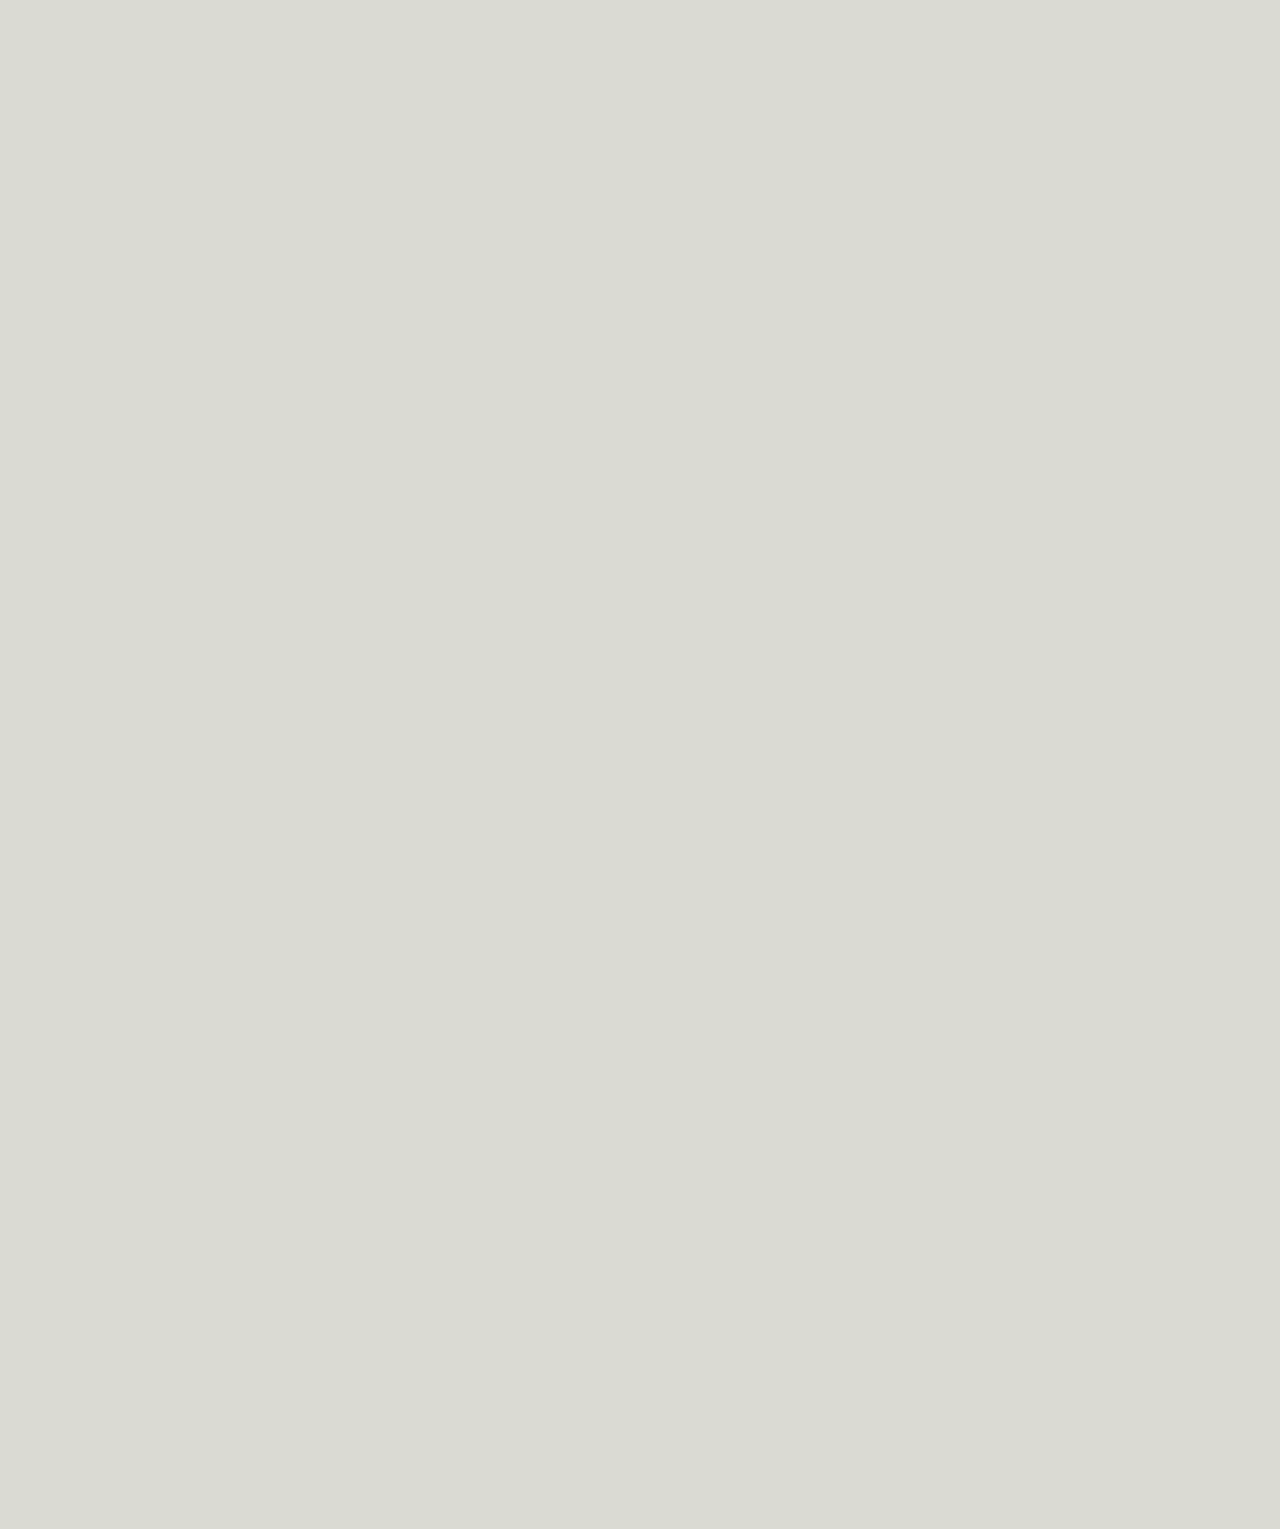
==== commit b0fdde43: "Add files via upload" ====
--- a/index.html
+++ b/index.html
@@ -9,7 +9,12 @@
 <link href="https://fonts.googleapis.com/css2?family=Manrope:wght@400;500;600;700;800;900&family=Noto+Sans+KR:wght@400;500;700;900&display=swap" rel="stylesheet"/>
 <link href="https://fonts.googleapis.com/css2?family=Material+Symbols+Outlined:wght,FILL@400,0&display=swap" rel="stylesheet"/>
 <link rel="stylesheet" href="site.css"/>
-<script src="https://cdn.jsdelivr.net/npm/@supabase/supabase-js@2" defer></script>
+<script src="https://cdn.jsdelivr.net/npm/@supabase/supabase-js@2"></script>
+<style>
+/* ★ 초기 렌더 플리커 방지: 폰트/리소스 로드 전 body 숨김 */
+body{opacity:0;transition:opacity .18s ease;}
+body.ready{opacity:1;}
+</style>
 <style>
 .hero{
   position:relative;
@@ -37,8 +42,7 @@
   z-index:10;
   grid-column:1;
   grid-row:2;
-  max-width:26rem;
-  margin:0 auto;
+  /* ★ FIX: max-width/margin auto 제거 → main 영역 기준선과 일치 */
   width:100%;
   display:flex;
   flex-direction:column;
@@ -62,7 +66,6 @@
 .hero-slide img{
   width:100%;height:100%;object-fit:cover;display:block;
 }
-/* Subtle readability veil — no blur, sharp photo */
 .hero-visual-inner::after{
   content:'';
   position:absolute;inset:0;
@@ -91,10 +94,10 @@
 .copy-wrap{
   cursor:pointer;display:inline-block;margin-bottom:.65rem;animation:fadeUp .5s .12s both;
   padding:.2rem 0 .35rem;border-radius:10px;
-  transition:transform .25s var(--ease),filter .25s var(--ease);
-}
-.copy-wrap:hover{transform:translateY(-3px);}
-.copy-wrap:active{transform:translateY(-1px);}
+  transition:transform .28s var(--ease),filter .25s var(--ease),box-shadow .28s var(--ease);
+}
+.copy-wrap:hover{transform:translateY(-5px);box-shadow:0 12px 32px var(--accent-glow);}
+.copy-wrap:active{transform:translateY(-2px);box-shadow:0 4px 12px var(--accent-glow);}
 .copy-hint{
   display:flex;align-items:center;gap:.35rem;
   font-family:'Manrope',sans-serif;
@@ -154,13 +157,12 @@
   transition:background .2s,transform .2s,box-shadow .2s,color .2s,border-color .2s;
   width:fit-content;
 }
-
 .dc-link:hover{
-  background:rgba(114,89,182,.15);
-  color:#a89ed6;
-  border-color:rgba(114,89,182,.45);
+  background:var(--accent-soft);
+  color:var(--hufs-gold);
+  border-color:var(--border-strong);
   transform:translateY(-3px);
-  box-shadow:0 8px 28px rgba(88,101,242,.18);
+  box-shadow:0 8px 28px var(--accent-glow);
 }
 .dc-link:active{transform:translateY(-1px);}
 
@@ -186,6 +188,7 @@
   border:1px solid var(--border-layer);
 }
 
+/* ★ FIX: main과 hero-shell 동일한 max-width + padding으로 기준선 통일 */
 main{
   max-width:1280px;margin:0 auto;
   padding:2.75rem clamp(1.25rem,4vw,2.5rem) 5rem;
@@ -193,6 +196,7 @@
   border-top:1px solid var(--border-layer);
 }
 
+/* ★ FIX: 빠른 메뉴 카드 가로 너비 확장 */
 .nav-cards{display:grid;grid-template-columns:repeat(4,minmax(0,1fr));gap:1.15rem;}
 .nav-card{
   display:flex;flex-direction:column;
@@ -211,7 +215,7 @@
   width:58px;height:58px;border-radius:11px;
   display:flex;align-items:center;justify-content:center;
   margin-bottom:1.4rem;flex-shrink:0;
-  transition:transform .28s var(--spring);
+  transition:transform .28s var(--ease);
 }
 .nav-card:hover .nc-icon{transform:scale(1.06);}
 .nav-card:active{transform:translateY(-2px);}
@@ -219,17 +223,8 @@
 .nav-card:hover .nc-arr{transform:translateX(6px);color:var(--accent);}
 
 .home-bento{display:block;}
-.aside-stack{display:none;}
-.aside-card{
-  padding:1.15rem 1.2rem;
-  font-size:.78rem;color:var(--text-dim);
-  line-height:1.65;
-}
-.aside-card h4{
-  font-family:'Manrope',sans-serif;font-weight:800;font-size:.72rem;
-  color:var(--accent);margin:0 0 .45rem;letter-spacing:.08em;text-transform:uppercase;
-}
-
+
+/* ★ FIX: 갤러리 그리드 — nav-cards와 동일 너비 기준 */
 .gallery-grid{display:grid;grid-template-columns:repeat(3,minmax(0,1fr));gap:1rem;}
 .g-item{
   position:relative;border-radius:10px;overflow:hidden;
@@ -444,12 +439,14 @@
 </div>
 <div id="toast"><i class="msym" style="font-size:14px;">check_circle</i>&nbsp;서버 주소가 복사되었습니다</div>
 
+<!-- ★ FIX: Supabase가 이미 위에서 동기 로드됨 → 즉시 실행 가능 -->
 <script>
 const SB_URL='https://ggdzsdhpjamgvsrpxspg.supabase.co';
 const SB_KEY='eyJhbGciOiJIUzI1NiIsInR5cCI6IkpXVCJ9.eyJpc3MiOiJzdXBhYmFzZSIsInJlZiI6ImdnZHpzZGhwamFtZ3ZzcnB4c3BnIiwicm9sZSI6ImFub24iLCJpYXQiOjE3NzQwMDE2MDAsImV4cCI6MjA4OTU3NzYwMH0.Bfl4A2PDughSw_Loc918IgVSWWsfkyzNtUxlFP7rLVo';
 const sb=supabase.createClient(SB_URL,SB_KEY);
 const g=id=>document.getElementById(id);
 
+/* ── Nav ── */
 (function(){
   const t=g('nav-toggle'),links=g('nav-links');
   if(!t||!links)return;
@@ -470,46 +467,71 @@
 
 window.addEventListener('scroll',()=>g('mnav').classList.toggle('scrolled',scrollY>16),{passive:true});
 
+/* ── Reveal ── */
 const io=new IntersectionObserver((ents)=>{
   ents.forEach(e=>{if(e.isIntersecting){e.target.classList.add('reveal-in');io.unobserve(e.target);}});
 },{threshold:0,rootMargin:'0px 0px 0px 0px'});
 document.querySelectorAll('.reveal').forEach(el=>io.observe(el));
 
+/* ── 슬라이드 ── */
 let si=0,st;
 function gsl(i){
   clearInterval(st);
-  [0,1].forEach(j=>{g('sl-'+j).style.opacity=j===i?'1':'0';g('hd-'+j).classList.toggle('active',j===i);});
-  si=i;st=setInterval(()=>gsl((si+1)%2),4300);
+  const s0=g('sl-0'),s1=g('sl-1'),h0=g('hd-0'),h1=g('hd-1');
+  if(!s0||!s1)return;
+  s0.style.opacity=i===0?'1':'0';
+  s1.style.opacity=i===1?'1':'0';
+  if(h0)h0.classList.toggle('active',i===0);
+  if(h1)h1.classList.toggle('active',i===1);
+  si=i;
+  st=setInterval(()=>gsl((si+1)%2),4300);
 }
 gsl(0);
 
+/* ── 패럴랙스 ── */
 window.addEventListener('scroll',()=>{
   const hr=document.querySelector('.hero-visual');
   if(hr)hr.style.transform=`translateY(${scrollY*.04}px)`;
 },{passive:true});
 
+/* ── 서버 상태 ── */
 async function loadStatus(){
   try{
     const{data}=await sb.from('settings').select('key,value').in('key',['serverEnabled','publicMinecraftVersion']);
     let on=true,ver='1.21.11';
-    if(data)data.forEach(r=>{if(r.key==='serverEnabled')on=r.value==='true';if(r.key==='publicMinecraftVersion'&&r.value)ver=r.value;});
+    if(data)data.forEach(r=>{
+      if(r.key==='serverEnabled')on=r.value==='true';
+      if(r.key==='publicMinecraftVersion'&&r.value)ver=r.value;
+    });
     g('st-text').textContent=on?'서버 가동 중':'서버 점검 중';
     g('st-ver').textContent=ver;
-    const s=(id,v)=>g(id).style.display=v?'block':'none';
+    const s=(id,v)=>{const el=g(id);if(el)el.style.display=v?'block':'none';};
     s('p-on',on);s('c-on',on);s('p-off',!on);s('c-off',!on);
   }catch(e){}
 }
 loadStatus();
 
+/* ── 주소 복사 ── */
 window.copyAddr=function(){
   const t=g('toast');
   const flash=()=>{t.classList.add('show');setTimeout(()=>t.classList.remove('show'),2200);};
-  navigator.clipboard.writeText('외대.서버.한국').then(flash).catch(()=>{const ta=document.createElement('textarea');ta.value='외대.서버.한국';ta.style.cssText='position:fixed;opacity:0';document.body.appendChild(ta);ta.select();document.execCommand('copy');document.body.removeChild(ta);flash();});
+  navigator.clipboard.writeText('외대.서버.한국').then(flash).catch(()=>{
+    const ta=document.createElement('textarea');
+    ta.value='외대.서버.한국';ta.style.cssText='position:fixed;opacity:0';
+    document.body.appendChild(ta);ta.select();document.execCommand('copy');
+    document.body.removeChild(ta);flash();
+  });
 };
 
+/* ── 공지 ── */
 let _nA=[],_nI=0,_nT;
 const esc=s=>String(s??'').replace(/&/g,'&amp;').replace(/</g,'&lt;').replace(/>/g,'&gt;');
-function ago(iso){const m=Math.floor((Date.now()-new Date(iso))/60000);if(m<1)return'방금 전';if(m<60)return m+'분 전';const h=Math.floor(m/60);if(h<24)return h+'시간 전';return Math.floor(h/24)+'일 전';}
+function ago(iso){
+  const m=Math.floor((Date.now()-new Date(iso))/60000);
+  if(m<1)return'방금 전';if(m<60)return m+'분 전';
+  const h=Math.floor(m/60);if(h<24)return h+'시간 전';
+  return Math.floor(h/24)+'일 전';
+}
 function renderN(d){
   if(!d){g('notice-wrap').style.display='none';return;}
   const raw=d.title||d.content.split('\n')[0].trim();
@@ -524,19 +546,73 @@
     _nA=data;_nI=0;renderN(_nA[0]);
     const sub=g('notices-cta-sub');if(sub)sub.textContent='클릭하여 확인';
     if(_nA.length>1){clearInterval(_nT);_nT=setInterval(()=>{_nI=(_nI+1)%_nA.length;renderN(_nA[_nI]);},4500);}
-  }catch(e){g('notice-wrap').style.display='none';}
+  }catch(e){const w=g('notice-wrap');if(w)w.style.display='none';}
 }
 loadNotice();
 
-async function loadDiscord(){try{const{data}=await sb.from('settings').select('value').eq('key','discord_link').maybeSingle();if(data?.value){g('dc-link').href=data.value;g('discord-chip').style.display='block';}}catch(e){}}
+/* ── 디스코드 ── */
+async function loadDiscord(){
+  try{
+    const{data}=await sb.from('settings').select('value').eq('key','discord_link').maybeSingle();
+    if(data?.value){
+      const lnk=g('dc-link');if(lnk)lnk.href=data.value;
+      const chip=g('discord-chip');if(chip)chip.style.display='block';
+    }
+  }catch(e){}
+}
 loadDiscord();
 
-async function loadGallery(){const grid=g('g-grid');try{const{data}=await sb.from('gallery').select('*').order('slot',{ascending:true});const map={};if(data)data.forEach(r=>map[r.slot]=r);let h='';for(let i=1;i<=6;i++){const r=map[i];if(r?.image_url){h+=`<div class="g-item reveal" onclick="lbOpen('${r.image_url}')"><img src="${r.image_url}" alt="갤러리 ${i}" loading="lazy"/></div>`;}else{h+=`<div class="g-item g-empty"><div class="g-ph"><i class="msym" style="font-size:1.35rem;">image</i></div></div>`;}}grid.innerHTML=h;document.querySelectorAll('#g-grid .g-item.reveal').forEach(el=>io.observe(el));}catch(e){}}
+/* ── 갤러리 ── */
+async function loadGallery(){
+  const grid=g('g-grid');
+  if(!grid)return;
+  try{
+    const{data}=await sb.from('gallery').select('*').order('slot',{ascending:true});
+    const map={};
+    if(data)data.forEach(r=>map[r.slot]=r);
+    let h='';
+    for(let i=1;i<=6;i++){
+      const r=map[i];
+      if(r?.image_url){
+        h+=`<div class="g-item reveal" onclick="lbOpen('${r.image_url.replace(/'/g,"\\'")}')" style="cursor:pointer;"><img src="${r.image_url}" alt="갤러리 ${i}" loading="lazy"/></div>`;
+      }else{
+        h+=`<div class="g-item g-empty"><div class="g-ph"><i class="msym" style="font-size:1.35rem;">image</i></div></div>`;
+      }
+    }
+    grid.innerHTML=h;
+    document.querySelectorAll('#g-grid .g-item.reveal').forEach(el=>io.observe(el));
+  }catch(e){}
+}
 loadGallery();
 
-window.lbOpen=s=>{g('lb-img').src=s;g('lb').classList.add('open');document.body.style.overflow='hidden';};
-window.lbClose=()=>{g('lb').classList.remove('open');document.body.style.overflow='';};
+/* ── 라이트박스 ── */
+window.lbOpen=s=>{
+  const img=g('lb-img'),lb=g('lb');
+  if(img)img.src=s;
+  if(lb)lb.classList.add('open');
+  document.body.style.overflow='hidden';
+};
+window.lbClose=()=>{
+  const lb=g('lb');
+  if(lb)lb.classList.remove('open');
+  document.body.style.overflow='';
+};
 document.addEventListener('keydown',e=>{if(e.key==='Escape')lbClose();});
+
+/* ★ 초기 렌더 타이밍 수정
+   - window.load: 이미지·폰트 전부 로드된 뒤 body 표시
+   - resize dispatch: clamp/grid 재계산 강제 트리거
+   - requestAnimationFrame: 브라우저 paint 사이클과 동기화 */
+window.addEventListener('load',()=>{
+  window.dispatchEvent(new Event('resize'));
+  requestAnimationFrame(()=>{
+    requestAnimationFrame(()=>{
+      document.body.classList.add('ready');
+    });
+  });
+});
+/* 폰트 로드 실패 또는 느릴 경우 fallback: 500ms 후 강제 표시 */
+setTimeout(()=>{document.body.classList.add('ready');},500);
 </script>
 </body>
 </html>
